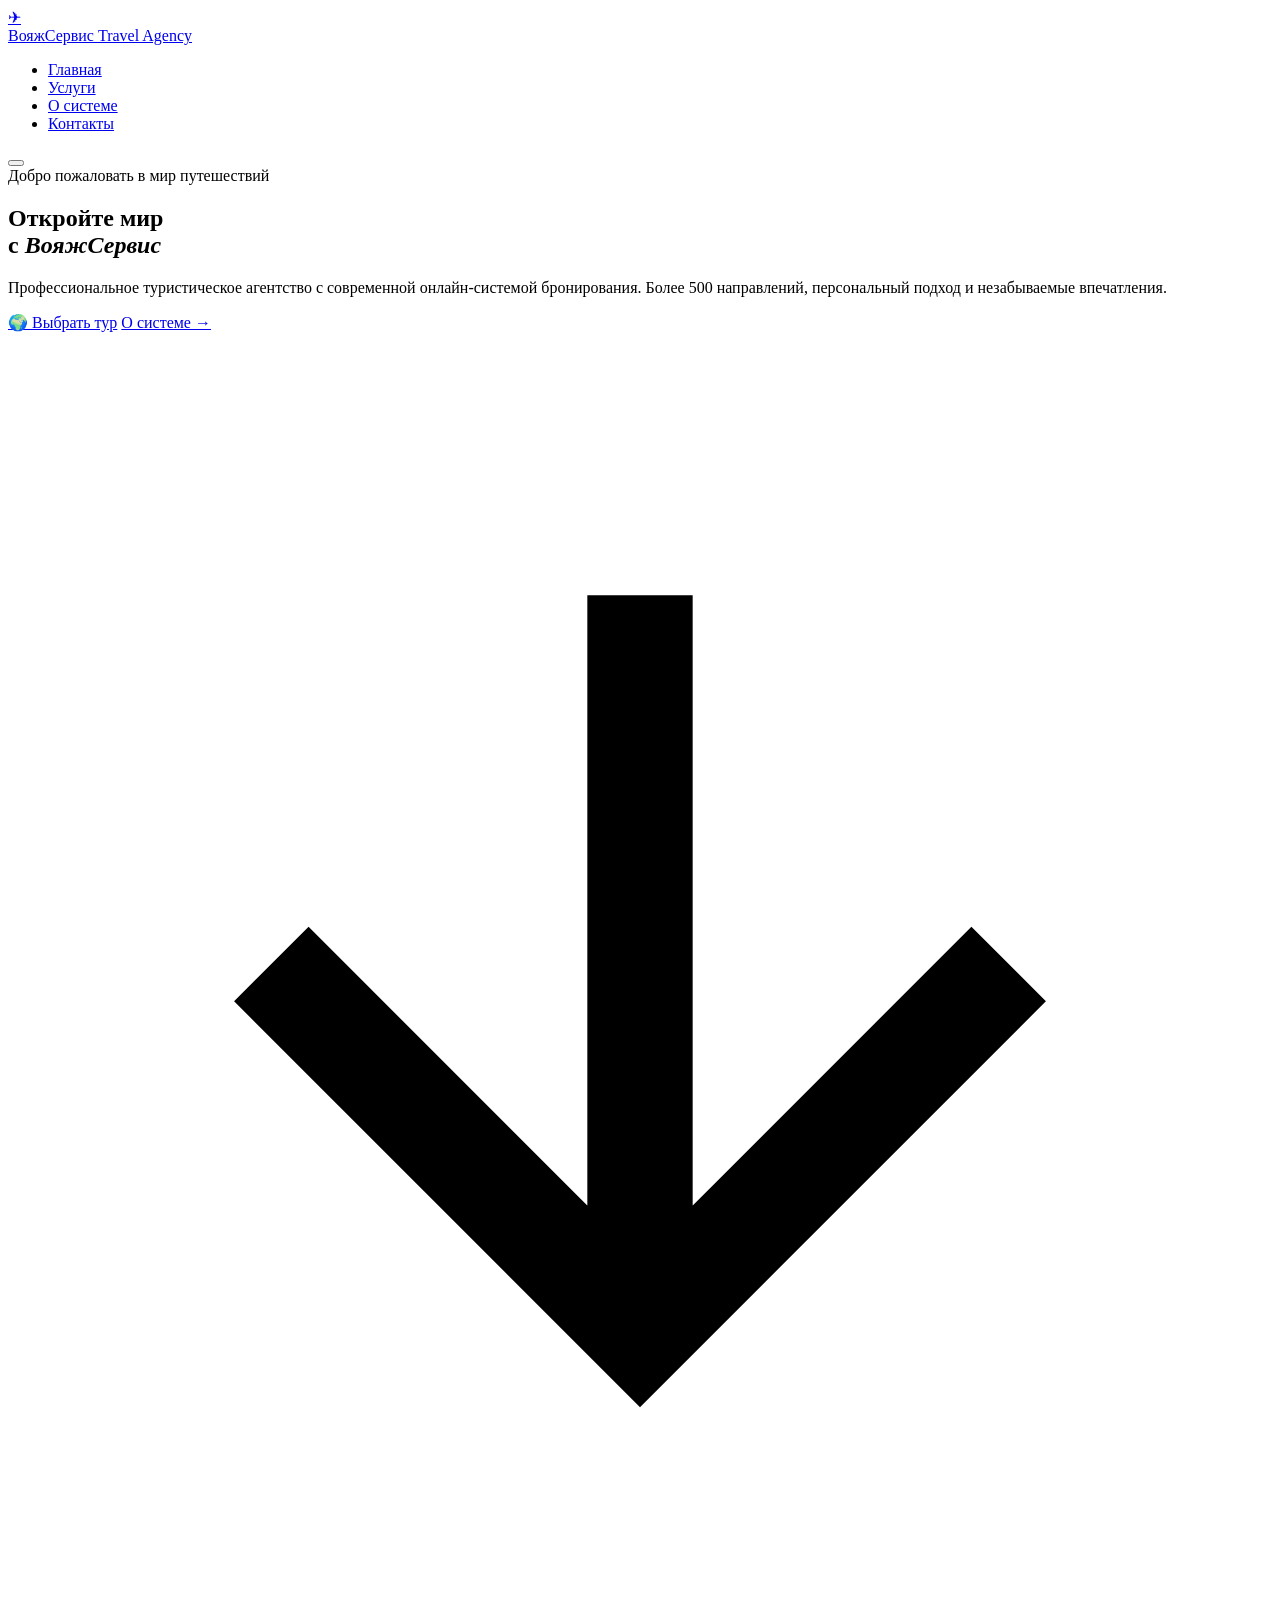
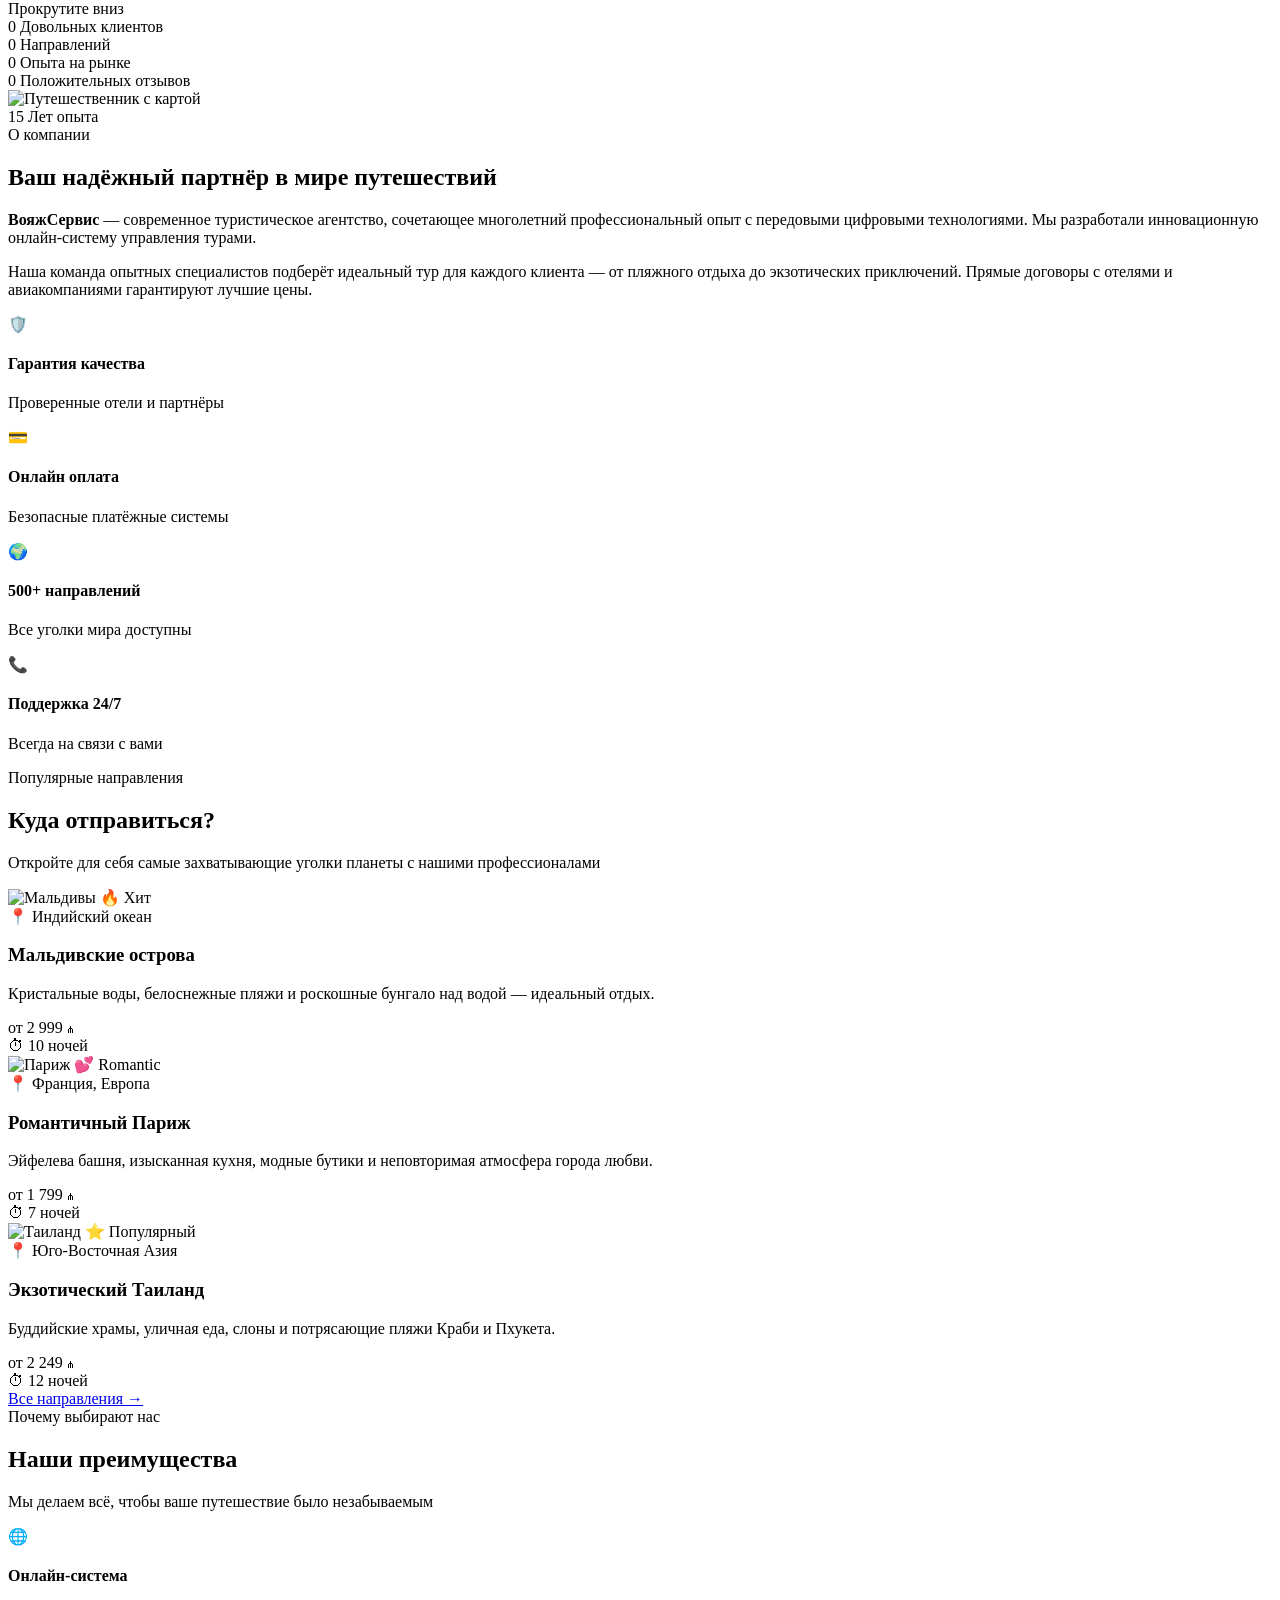
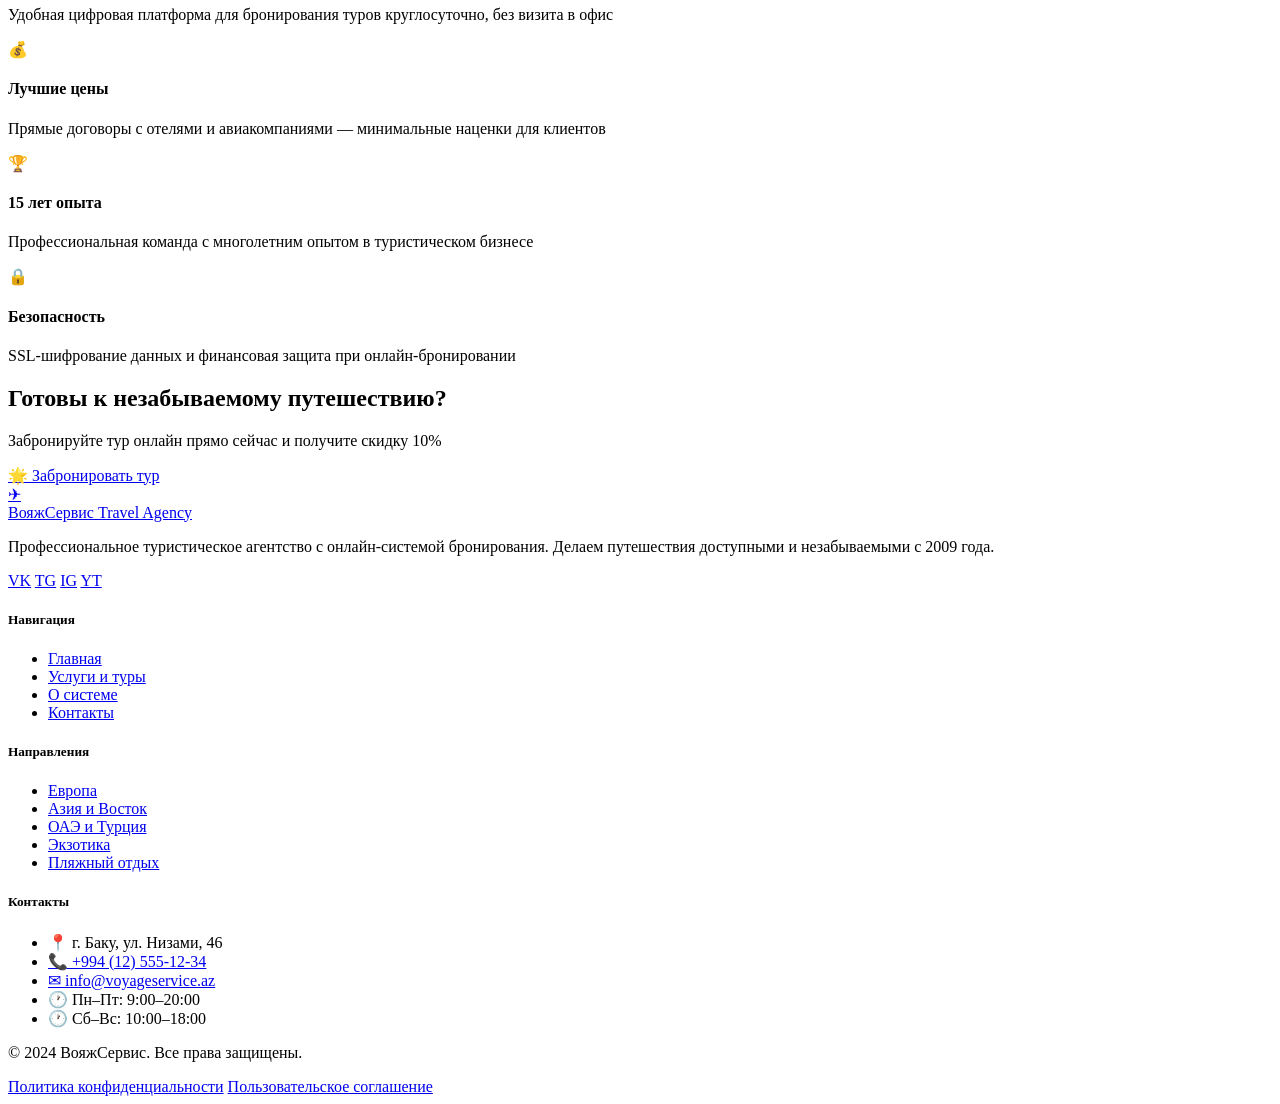
==== index.html @ c610b34f "Add files via upload" ====
<!DOCTYPE html>
<html lang="ru">
<head>
  <meta charset="UTF-8">
  <meta name="viewport" content="width=device-width, initial-scale=1.0">
  <title>ВояжСервис — Туристическое агентство</title>
  <meta name="description" content="Профессиональное туристическое агентство с онлайн-системой бронирования туров">
  <!-- Favicon SVG -->
  <link rel="icon" href="data:image/svg+xml,<svg xmlns='http://www.w3.org/2000/svg' viewBox='0 0 100 100'><text y='.9em' font-size='85'>✈</text></svg>">
  <link rel="stylesheet" href="css/style.css">
</head>
<body>

  <!-- ======================================================
       НАВБАР
       ====================================================== -->
  <nav class="navbar transparent" id="navbar">
    <div class="container">
      <a href="index.html" class="nav-logo">
        <div class="nav-logo-icon">✈</div>
        <div class="nav-logo-text">
          <span class="nav-logo-name">ВояжСервис</span>
          <span class="nav-logo-sub">Travel Agency</span>
        </div>
      </a>
      <ul class="nav-links" id="navLinks">
        <li><a href="index.html"    class="nav-link active">Главная</a></li>
        <li><a href="services.html" class="nav-link">Услуги</a></li>
        <li><a href="system.html"   class="nav-link">О системе</a></li>
        <li><a href="contacts.html" class="nav-link nav-cta">Контакты</a></li>
      </ul>
      <button class="nav-toggle" id="navToggle" aria-label="Открыть меню">
        <span></span><span></span><span></span>
      </button>
    </div>
  </nav>

  <!-- ======================================================
       HERO СЕКЦИЯ
       ====================================================== -->
  <section class="hero">
    <div class="hero-bg"></div>
    <div class="container">
      <div class="hero-content">
        <div class="hero-tag">Добро пожаловать в мир путешествий</div>
        <h1>Откройте мир<br>с <em>ВояжСервис</em></h1>
        <p class="hero-desc">
          Профессиональное туристическое агентство с современной онлайн-системой бронирования.
          Более 500 направлений, персональный подход и незабываемые впечатления.
        </p>
        <div class="hero-actions">
          <a href="services.html" class="btn btn-gold">🌍 Выбрать тур</a>
          <a href="system.html"   class="btn btn-outline-white">О системе →</a>
        </div>
      </div>
    </div>
    <!-- Иконка прокрутки вниз -->
    <div class="hero-scroll">
      <svg viewBox="0 0 24 24" fill="none" stroke="currentColor" stroke-width="2">
        <path d="M12 5v14M5 12l7 7 7-7"/>
      </svg>
      Прокрутите вниз
    </div>
  </section>

  <!-- ======================================================
       СТАТИСТИКА
       ====================================================== -->
  <section class="stats-bar">
    <div class="container">
      <div class="stats-grid">
        <div class="stat-item fade-up">
          <span class="stat-number" data-target="1200" data-suffix="+">0</span>
          <span class="stat-label">Довольных клиентов</span>
        </div>
        <div class="stat-item fade-up delay-1">
          <span class="stat-number" data-target="500" data-suffix="+">0</span>
          <span class="stat-label">Направлений</span>
        </div>
        <div class="stat-item fade-up delay-2">
          <span class="stat-number" data-target="15" data-suffix=" лет">0</span>
          <span class="stat-label">Опыта на рынке</span>
        </div>
        <div class="stat-item fade-up delay-3">
          <span class="stat-number" data-target="98" data-suffix="%">0</span>
          <span class="stat-label">Положительных отзывов</span>
        </div>
      </div>
    </div>
  </section>

  <!-- ======================================================
       О КОМПАНИИ
       ====================================================== -->
  <section class="section about-section">
    <div class="container">
      <div class="about-grid">
        <!-- Фото с бейджем -->
        <div class="about-image-wrap fade-in">
          <img
            src="https://images.unsplash.com/photo-1488646953014-85cb44e25828?q=80&w=800"
            alt="Путешественник с картой"
            class="about-image-main"
          >
          <div class="about-image-badge">
            <span class="badge-num">15</span>
            <span class="badge-text">Лет опыта</span>
          </div>
        </div>
        <!-- Текст -->
        <div class="about-content">
          <span class="section-tag fade-up">О компании</span>
          <h2 class="fade-up delay-1">Ваш надёжный партнёр в мире путешествий</h2>
          <div class="divider fade-up delay-1" style="margin:0 0 18px;"></div>
          <p class="fade-up delay-2">
            <strong>ВояжСервис</strong> — современное туристическое агентство, сочетающее
            многолетний профессиональный опыт с передовыми цифровыми технологиями.
            Мы разработали инновационную онлайн-систему управления турами.
          </p>
          <p class="fade-up delay-3">
            Наша команда опытных специалистов подберёт идеальный тур для каждого клиента —
            от пляжного отдыха до экзотических приключений. Прямые договоры с отелями и
            авиакомпаниями гарантируют лучшие цены.
          </p>
          <div class="about-features fade-up delay-4">
            <div class="about-feature">
              <div class="about-feature-icon">🛡️</div>
              <div class="about-feature-text">
                <h4>Гарантия качества</h4>
                <p>Проверенные отели и партнёры</p>
              </div>
            </div>
            <div class="about-feature">
              <div class="about-feature-icon">💳</div>
              <div class="about-feature-text">
                <h4>Онлайн оплата</h4>
                <p>Безопасные платёжные системы</p>
              </div>
            </div>
            <div class="about-feature">
              <div class="about-feature-icon">🌍</div>
              <div class="about-feature-text">
                <h4>500+ направлений</h4>
                <p>Все уголки мира доступны</p>
              </div>
            </div>
            <div class="about-feature">
              <div class="about-feature-icon">📞</div>
              <div class="about-feature-text">
                <h4>Поддержка 24/7</h4>
                <p>Всегда на связи с вами</p>
              </div>
            </div>
          </div>
        </div>
      </div>
    </div>
  </section>

  <!-- ======================================================
       ПОПУЛЯРНЫЕ НАПРАВЛЕНИЯ
       ====================================================== -->
  <section class="section destinations-section">
    <div class="container">
      <div class="section-header">
        <span class="section-tag fade-up">Популярные направления</span>
        <h2 class="fade-up delay-1">Куда отправиться?</h2>
        <div class="divider fade-up delay-2"></div>
        <p class="fade-up delay-3">Откройте для себя самые захватывающие уголки планеты с нашими профессионалами</p>
      </div>

      <div class="tours-grid">
        <!-- Карточка 1 -->
        <div class="tour-card fade-up">
          <div class="tour-card-image">
            <img src="https://images.unsplash.com/photo-1573843981267-be1999ff37cd?q=80&w=800" alt="Мальдивы">
            <span class="tour-badge">🔥 Хит</span>
          </div>
          <div class="tour-card-body">
            <div class="tour-location">📍 Индийский океан</div>
            <h3>Мальдивские острова</h3>
            <p>Кристальные воды, белоснежные пляжи и роскошные бунгало над водой — идеальный отдых.</p>
            <div class="tour-card-footer">
              <div class="tour-price">
                <span class="from">от</span>
                <span class="amount">2 999 <span class="currency">₼</span></span>
              </div>
              <div class="tour-duration">⏱ 10 ночей</div>
            </div>
          </div>
        </div>

        <!-- Карточка 2 -->
        <div class="tour-card fade-up delay-1">
          <div class="tour-card-image">
            <img src="https://images.unsplash.com/photo-1499856871958-5b9627545d1a?q=80&w=800" alt="Париж">
            <span class="tour-badge">💕 Romantic</span>
          </div>
          <div class="tour-card-body">
            <div class="tour-location">📍 Франция, Европа</div>
            <h3>Романтичный Париж</h3>
            <p>Эйфелева башня, изысканная кухня, модные бутики и неповторимая атмосфера города любви.</p>
            <div class="tour-card-footer">
              <div class="tour-price">
                <span class="from">от</span>
                <span class="amount">1 799 <span class="currency">₼</span></span>
              </div>
              <div class="tour-duration">⏱ 7 ночей</div>
            </div>
          </div>
        </div>

        <!-- Карточка 3 -->
        <div class="tour-card fade-up delay-2">
          <div class="tour-card-image">
            <img src="https://images.unsplash.com/photo-1528360983277-13d401cdc186?q=80&w=800" alt="Таиланд">
            <span class="tour-badge">⭐ Популярный</span>
          </div>
          <div class="tour-card-body">
            <div class="tour-location">📍 Юго-Восточная Азия</div>
            <h3>Экзотический Таиланд</h3>
            <p>Буддийские храмы, уличная еда, слоны и потрясающие пляжи Краби и Пхукета.</p>
            <div class="tour-card-footer">
              <div class="tour-price">
                <span class="from">от</span>
                <span class="amount">2 249 <span class="currency">₼</span></span>
              </div>
              <div class="tour-duration">⏱ 12 ночей</div>
            </div>
          </div>
        </div>
      </div>

      <div class="text-center mt-40">
        <a href="services.html" class="btn btn-primary fade-up">Все направления →</a>
      </div>
    </div>
  </section>

  <!-- ======================================================
       ПРЕИМУЩЕСТВА
       ====================================================== -->
  <section class="section advantages-section">
    <div class="container">
      <div class="section-header">
        <span class="section-tag fade-up">Почему выбирают нас</span>
        <h2 class="fade-up delay-1">Наши преимущества</h2>
        <div class="divider fade-up delay-2"></div>
        <p class="fade-up delay-3">Мы делаем всё, чтобы ваше путешествие было незабываемым</p>
      </div>
      <div class="advantages-grid">
        <div class="advantage-card fade-up">
          <div class="advantage-icon">🌐</div>
          <h4>Онлайн-система</h4>
          <p>Удобная цифровая платформа для бронирования туров круглосуточно, без визита в офис</p>
        </div>
        <div class="advantage-card fade-up delay-1">
          <div class="advantage-icon">💰</div>
          <h4>Лучшие цены</h4>
          <p>Прямые договоры с отелями и авиакомпаниями — минимальные наценки для клиентов</p>
        </div>
        <div class="advantage-card fade-up delay-2">
          <div class="advantage-icon">🏆</div>
          <h4>15 лет опыта</h4>
          <p>Профессиональная команда с многолетним опытом в туристическом бизнесе</p>
        </div>
        <div class="advantage-card fade-up delay-3">
          <div class="advantage-icon">🔒</div>
          <h4>Безопасность</h4>
          <p>SSL-шифрование данных и финансовая защита при онлайн-бронировании</p>
        </div>
      </div>
    </div>
  </section>

  <!-- ======================================================
       ПРИЗЫВ К ДЕЙСТВИЮ
       ====================================================== -->
  <section class="cta-section">
    <div class="container">
      <h2 class="fade-up">Готовы к незабываемому путешествию?</h2>
      <p class="fade-up delay-1">Забронируйте тур онлайн прямо сейчас и получите скидку 10%</p>
      <div class="fade-up delay-2">
        <a href="services.html" class="btn btn-primary">🌟 Забронировать тур</a>
      </div>
    </div>
  </section>

  <!-- ======================================================
       ФУТЕР
       ====================================================== -->
  <footer class="footer">
    <div class="container">
      <div class="footer-top">
        <div class="footer-brand">
          <a href="index.html" class="nav-logo">
            <div class="nav-logo-icon">✈</div>
            <div class="nav-logo-text">
              <span class="nav-logo-name">ВояжСервис</span>
              <span class="nav-logo-sub">Travel Agency</span>
            </div>
          </a>
          <p>Профессиональное туристическое агентство с онлайн-системой бронирования. Делаем путешествия доступными и незабываемыми с 2009 года.</p>
          <div class="social-links">
            <a href="#" class="social-link" title="ВКонтакте">VK</a>
            <a href="#" class="social-link" title="Telegram">TG</a>
            <a href="#" class="social-link" title="Instagram">IG</a>
            <a href="#" class="social-link" title="YouTube">YT</a>
          </div>
        </div>
        <div class="footer-col">
          <h5>Навигация</h5>
          <ul class="footer-links">
            <li><a href="index.html"    class="footer-link">Главная</a></li>
            <li><a href="services.html" class="footer-link">Услуги и туры</a></li>
            <li><a href="system.html"   class="footer-link">О системе</a></li>
            <li><a href="contacts.html" class="footer-link">Контакты</a></li>
          </ul>
        </div>
        <div class="footer-col">
          <h5>Направления</h5>
          <ul class="footer-links">
            <li><a href="services.html" class="footer-link">Европа</a></li>
            <li><a href="services.html" class="footer-link">Азия и Восток</a></li>
            <li><a href="services.html" class="footer-link">ОАЭ и Турция</a></li>
            <li><a href="services.html" class="footer-link">Экзотика</a></li>
            <li><a href="services.html" class="footer-link">Пляжный отдых</a></li>
          </ul>
        </div>
        <div class="footer-col">
          <h5>Контакты</h5>
          <ul class="footer-links">
            <li><span class="footer-link">📍 г. Баку, ул. Низами, 46</span></li>
            <li><a href="tel:+994125551234" class="footer-link">📞 +994 (12) 555-12-34</a></li>
            <li><a href="mailto:info@voyageservice.az" class="footer-link">✉ info@voyageservice.az</a></li>
            <li><span class="footer-link">🕐 Пн–Пт: 9:00–20:00</span></li>
            <li><span class="footer-link">🕐 Сб–Вс: 10:00–18:00</span></li>
          </ul>
        </div>
      </div>
      <div class="footer-bottom">
        <p class="footer-copy">© 2024 ВояжСервис. Все права защищены.</p>
        <div class="footer-bottom-links">
          <a href="#">Политика конфиденциальности</a>
          <a href="#">Пользовательское соглашение</a>
        </div>
      </div>
    </div>
  </footer>

  <script src="js/main.js"></script>
</body>
</html>
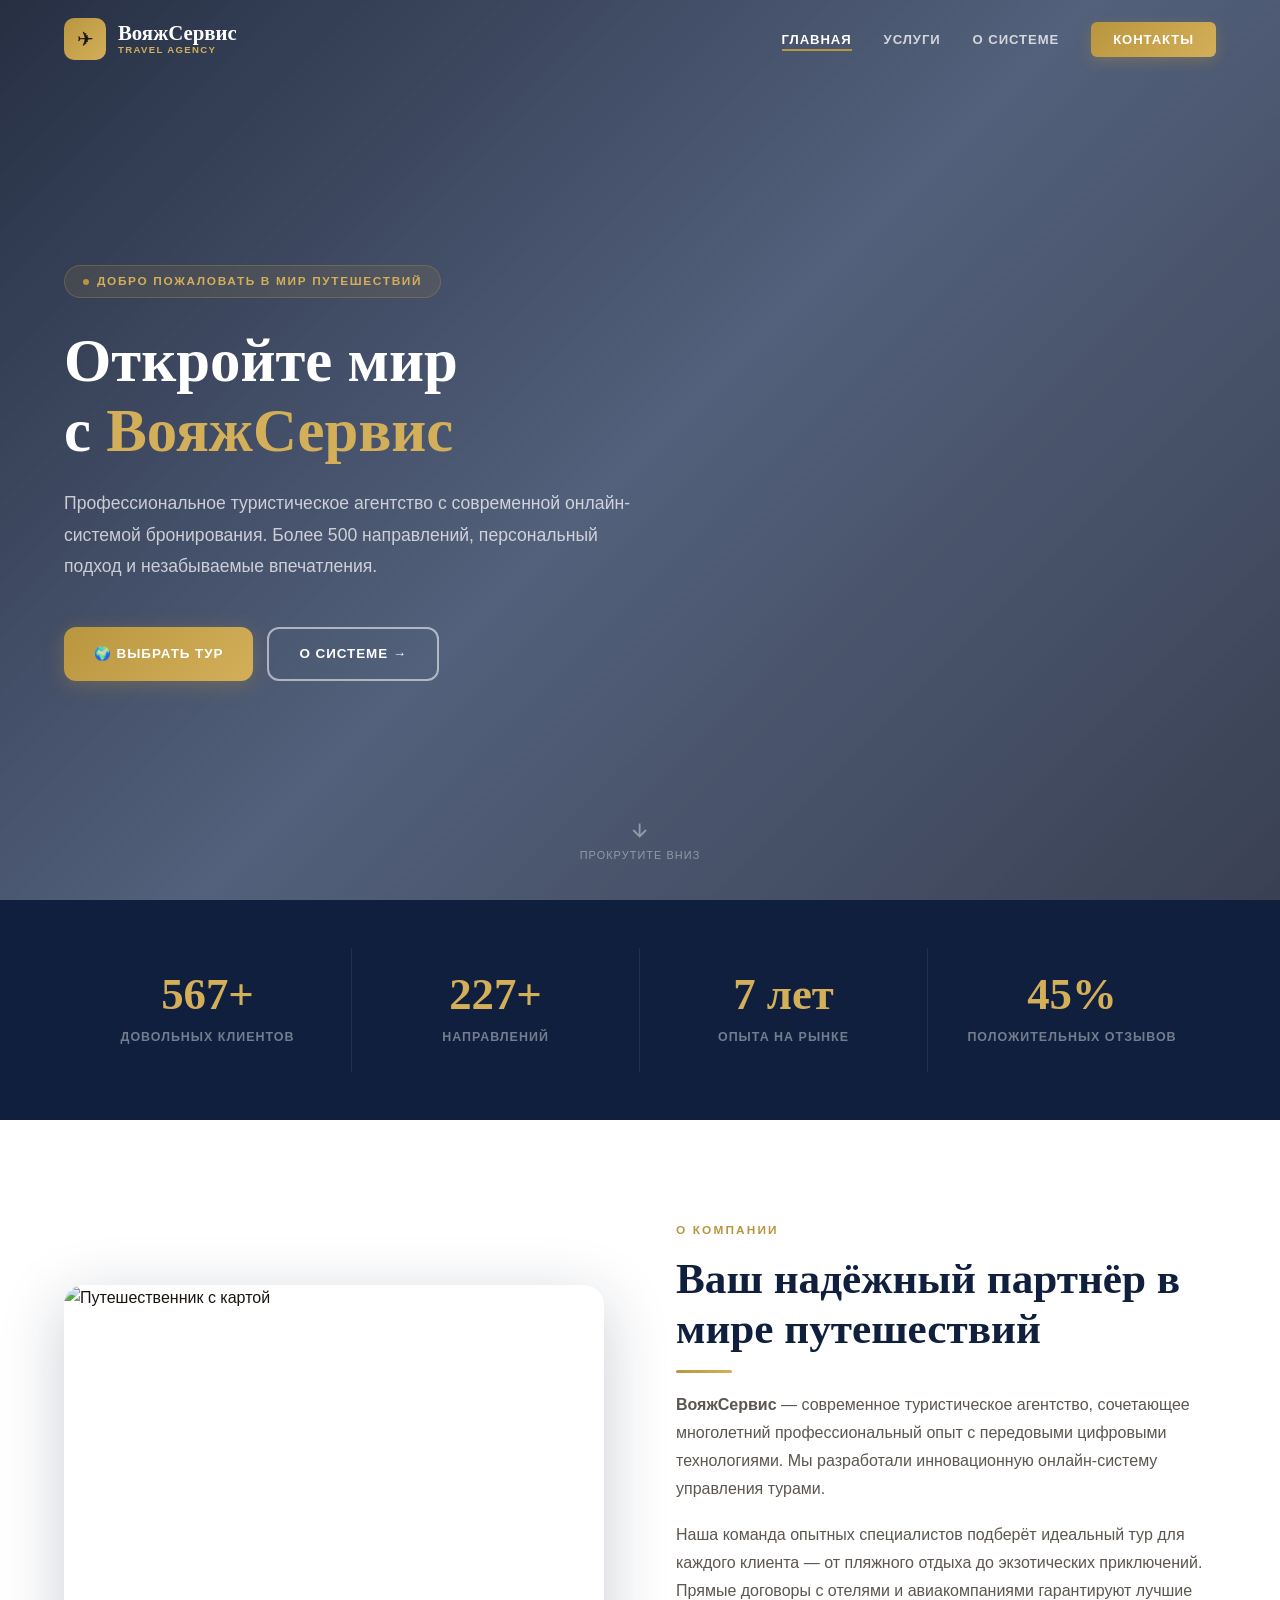
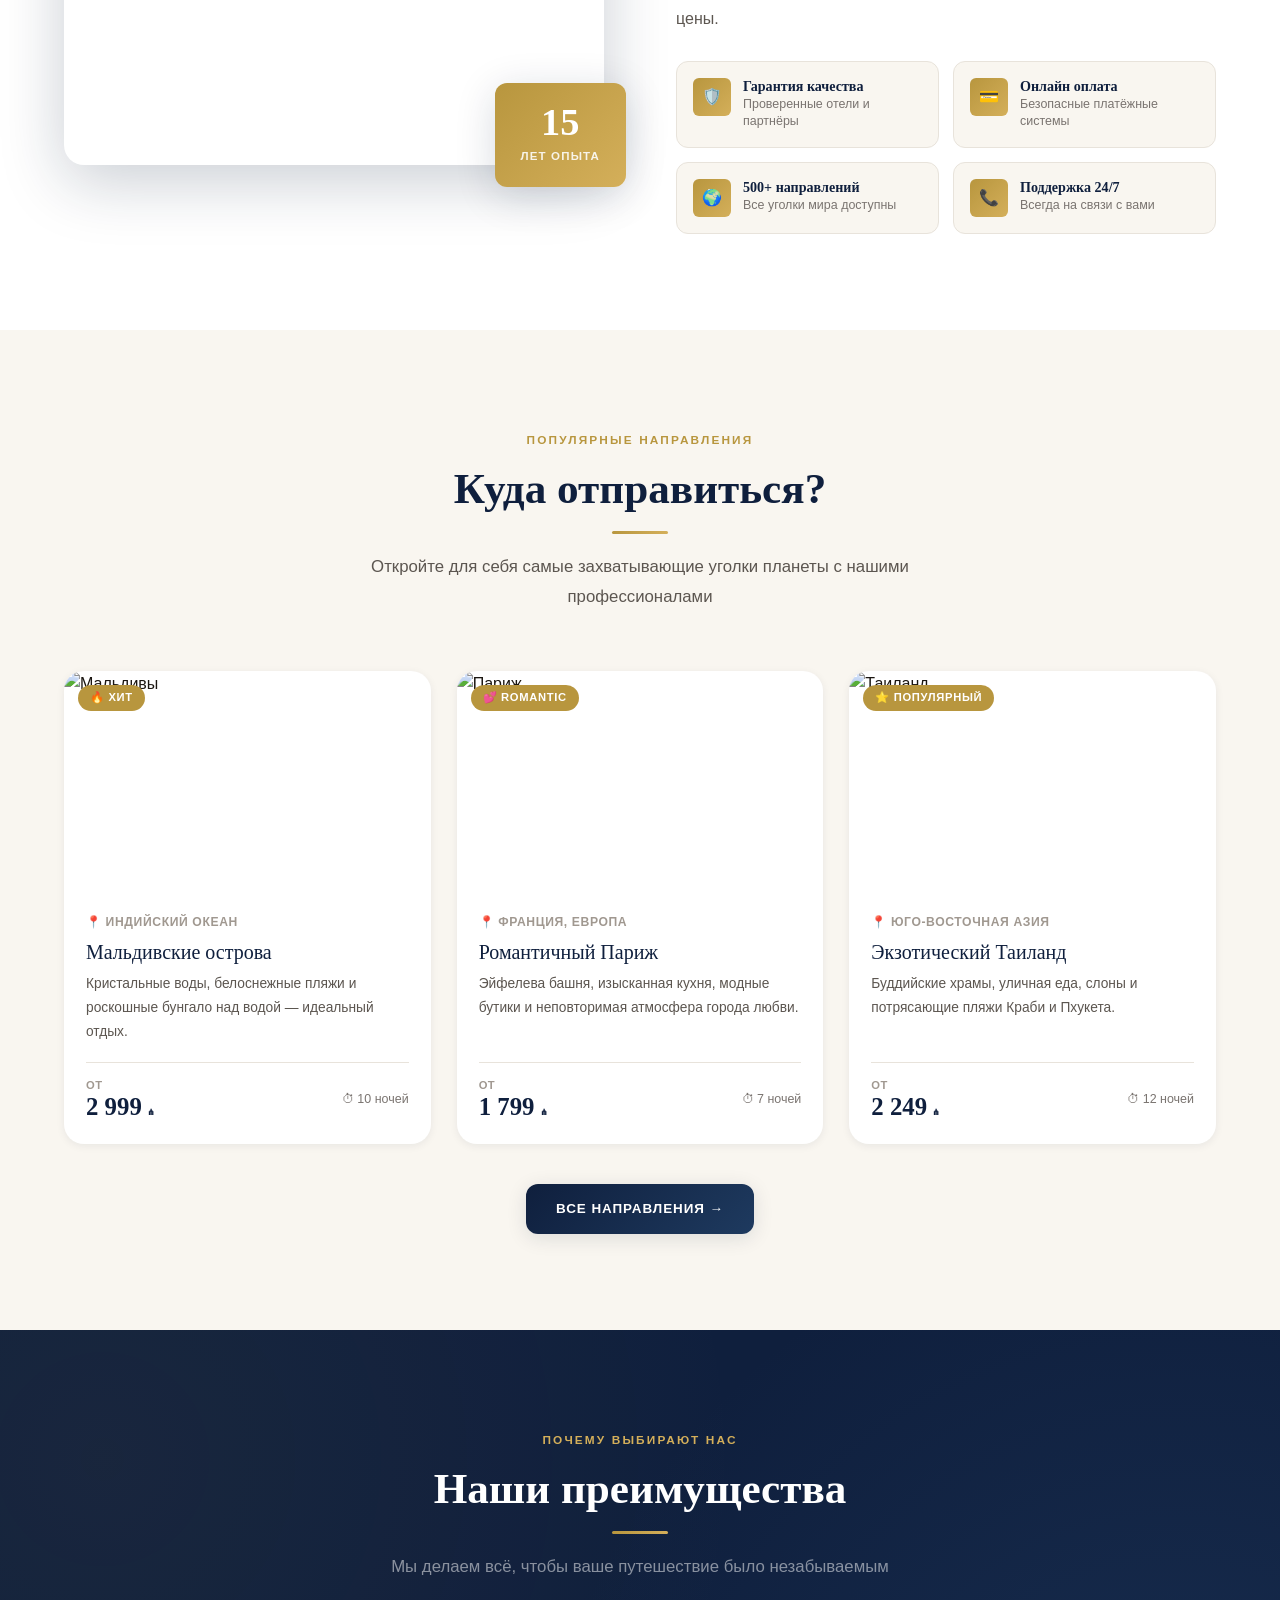
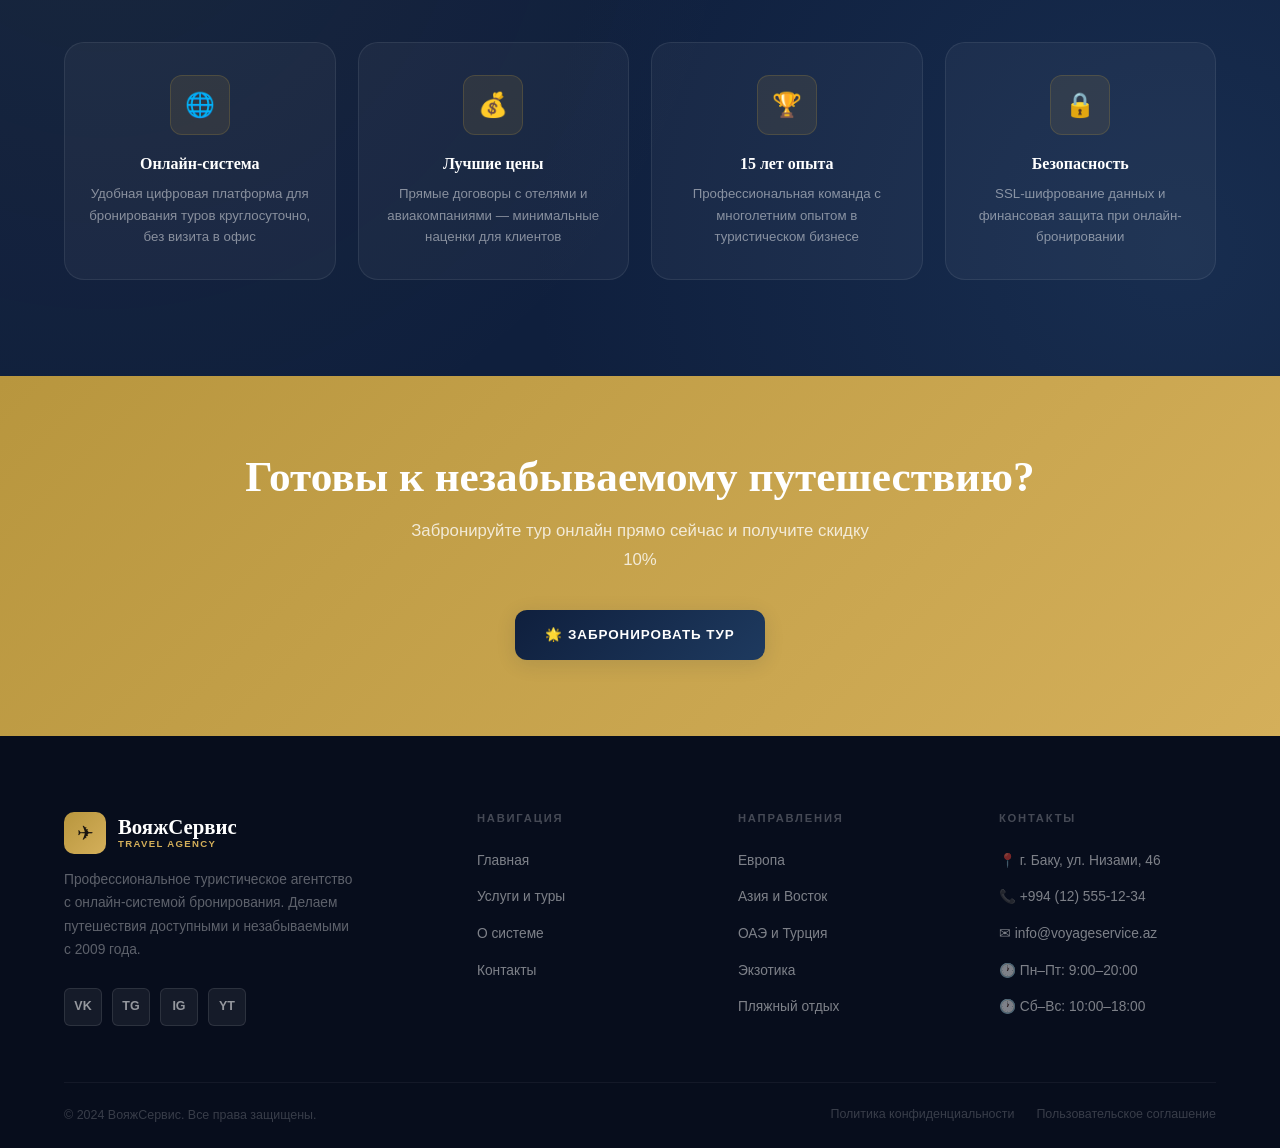
==== commit b1eb2a5e: "Add files via upload" ====
--- a/index.html
+++ b/index.html
@@ -7,7 +7,7 @@
   <meta name="description" content="Профессиональное туристическое агентство с онлайн-системой бронирования туров">
   <!-- Favicon SVG -->
   <link rel="icon" href="data:image/svg+xml,<svg xmlns='http://www.w3.org/2000/svg' viewBox='0 0 100 100'><text y='.9em' font-size='85'>✈</text></svg>">
-  <link rel="stylesheet" href="css/style.css">
+  <link rel="stylesheet" href="style.css">
 </head>
 <body>
 
@@ -348,6 +348,6 @@
     </div>
   </footer>
 
-  <script src="js/main.js"></script>
+  <script src="main.js"></script>
 </body>
 </html>
--- a/style.css
+++ b/style.css
@@ -0,0 +1,1658 @@
+/* ============================================================
+   ВояжСервис — Туристический портал
+   style.css — Главный файл стилей
+   ============================================================ */
+
+/* === Импорт шрифтов Google Fonts === */
+@import url('https://fonts.googleapis.com/css2?family=Cormorant+Garamond:ital,wght@0,300;0,400;0,500;0,600;0,700;1,400;1,600&family=Jost:wght@300;400;500;600;700&display=swap');
+
+/* === CSS переменные (дизайн-токены) === */
+:root {
+  /* Основная цветовая палитра */
+  --navy:        #0f1f3d;
+  --navy-mid:    #1e3a5f;
+  --navy-light:  #2e527f;
+  --gold:        #b8963e;
+  --gold-light:  #d4af5a;
+  --gold-pale:   #f0e4c4;
+  --cream:       #f9f6f0;
+  --cream-dark:  #f0ece3;
+  --white:       #ffffff;
+  --gray-100:    #f5f1ec;
+  --gray-200:    #e8e3db;
+  --gray-300:    #d0c9bf;
+  --gray-400:    #a09890;
+  --gray-500:    #7a7470;
+  --gray-600:    #5c5650;
+  --gray-800:    #3a3530;
+  --text:        #1a1510;
+
+  /* Тени */
+  --shadow-sm:   0 2px 8px rgba(15, 31, 61, 0.07);
+  --shadow-md:   0 4px 20px rgba(15, 31, 61, 0.12);
+  --shadow-lg:   0 8px 40px rgba(15, 31, 61, 0.16);
+  --shadow-xl:   0 16px 64px rgba(15, 31, 61, 0.22);
+
+  /* Скругления */
+  --radius-sm:   6px;
+  --radius:      12px;
+  --radius-lg:   20px;
+  --radius-xl:   32px;
+
+  /* Переходы */
+  --ease:        0.3s ease;
+  --ease-slow:   0.5s ease;
+
+  /* Навбар */
+  --navbar-h:    78px;
+
+  /* Контейнер */
+  --container:   1200px;
+}
+
+/* ===========================
+   СБРОС И БАЗОВЫЕ СТИЛИ
+   =========================== */
+*, *::before, *::after {
+  box-sizing: border-box;
+  margin: 0;
+  padding: 0;
+}
+
+html {
+  scroll-behavior: smooth;
+  font-size: 16px;
+}
+
+body {
+  font-family: 'Jost', sans-serif;
+  color: var(--text);
+  background: var(--cream);
+  line-height: 1.6;
+  overflow-x: hidden;
+}
+
+img {
+  max-width: 100%;
+  height: auto;
+  display: block;
+}
+
+a { text-decoration: none; color: inherit; }
+ul { list-style: none; }
+button { font-family: inherit; }
+
+/* ===========================
+   ТИПОГРАФИКА
+   =========================== */
+h1, h2, h3, h4, h5 {
+  font-family: 'Cormorant Garamond', serif;
+  line-height: 1.15;
+  color: var(--navy);
+}
+
+h1 { font-size: clamp(2.2rem, 5vw, 3.8rem); font-weight: 600; }
+h2 { font-size: clamp(1.7rem, 3.5vw, 2.7rem); font-weight: 600; }
+h3 { font-size: clamp(1.2rem, 2vw, 1.75rem); font-weight: 500; }
+h4 { font-size: 1.1rem; font-weight: 600; color: var(--navy); }
+
+p {
+  font-size: 1rem;
+  color: var(--gray-600);
+  line-height: 1.75;
+}
+
+/* ===========================
+   КОНТЕЙНЕР
+   =========================== */
+.container {
+  width: 100%;
+  max-width: var(--container);
+  margin: 0 auto;
+  padding: 0 24px;
+}
+
+/* ===========================
+   СЕКЦИИ
+   =========================== */
+.section       { padding: 96px 0; }
+.section-sm    { padding: 60px 0; }
+
+.section-header {
+  text-align: center;
+  margin-bottom: 60px;
+}
+
+.section-header h2  { margin-bottom: 12px; }
+.section-header p   { max-width: 540px; margin: 0 auto; font-size: 1.05rem; }
+
+/* Тег-метка секции */
+.section-tag {
+  display: inline-block;
+  font-size: 0.74rem;
+  font-weight: 700;
+  letter-spacing: 0.18em;
+  text-transform: uppercase;
+  color: var(--gold);
+  margin-bottom: 14px;
+}
+
+/* Горизонтальный разделитель */
+.divider {
+  width: 56px;
+  height: 3px;
+  background: linear-gradient(90deg, var(--gold), var(--gold-light));
+  margin: 18px auto;
+  border-radius: 2px;
+}
+
+/* ===========================
+   КНОПКИ
+   =========================== */
+.btn {
+  display: inline-flex;
+  align-items: center;
+  gap: 8px;
+  padding: 14px 30px;
+  font-family: 'Jost', sans-serif;
+  font-size: 0.84rem;
+  font-weight: 700;
+  letter-spacing: 0.07em;
+  text-transform: uppercase;
+  border-radius: var(--radius);
+  border: none;
+  cursor: pointer;
+  transition: all var(--ease);
+}
+
+.btn-primary {
+  background: linear-gradient(135deg, var(--navy), var(--navy-mid));
+  color: var(--white);
+  box-shadow: var(--shadow-md);
+}
+.btn-primary:hover {
+  transform: translateY(-2px);
+  box-shadow: var(--shadow-lg);
+  background: linear-gradient(135deg, var(--navy-mid), var(--navy-light));
+}
+
+.btn-gold {
+  background: linear-gradient(135deg, var(--gold), var(--gold-light));
+  color: var(--white);
+  box-shadow: 0 4px 20px rgba(184,150,62,0.32);
+}
+.btn-gold:hover {
+  transform: translateY(-2px);
+  box-shadow: 0 8px 32px rgba(184,150,62,0.45);
+}
+
+.btn-outline-white {
+  background: transparent;
+  color: var(--white);
+  border: 2px solid rgba(255,255,255,0.55);
+}
+.btn-outline-white:hover {
+  background: var(--white);
+  color: var(--navy);
+  border-color: var(--white);
+}
+
+.btn-outline {
+  background: transparent;
+  color: var(--navy);
+  border: 2px solid var(--navy);
+}
+.btn-outline:hover {
+  background: var(--navy);
+  color: var(--white);
+  transform: translateY(-2px);
+}
+
+/* ===========================
+   НАВБАР
+   =========================== */
+.navbar {
+  position: fixed;
+  top: 0; left: 0; right: 0;
+  z-index: 1000;
+  height: var(--navbar-h);
+  display: flex;
+  align-items: center;
+  transition: all var(--ease);
+}
+
+.navbar.transparent { background: transparent; }
+
+.navbar.scrolled {
+  background: rgba(10, 20, 42, 0.96);
+  backdrop-filter: blur(14px);
+  box-shadow: 0 2px 24px rgba(0,0,0,0.22);
+}
+
+.navbar.solid {
+  background: var(--navy);
+  box-shadow: var(--shadow-md);
+}
+
+.navbar .container {
+  display: flex;
+  align-items: center;
+  justify-content: space-between;
+  height: 100%;
+}
+
+/* Логотип */
+.nav-logo {
+  display: flex;
+  align-items: center;
+  gap: 12px;
+  flex-shrink: 0;
+}
+
+.nav-logo-icon {
+  width: 42px; height: 42px;
+  background: linear-gradient(135deg, var(--gold), var(--gold-light));
+  border-radius: 10px;
+  display: flex;
+  align-items: center;
+  justify-content: center;
+  font-size: 1.25rem;
+}
+
+.nav-logo-text {
+  display: flex;
+  flex-direction: column;
+  line-height: 1.1;
+}
+
+.nav-logo-name {
+  font-family: 'Cormorant Garamond', serif;
+  font-size: 1.3rem;
+  font-weight: 700;
+  color: var(--white);
+}
+
+.nav-logo-sub {
+  font-size: 0.6rem;
+  font-weight: 600;
+  letter-spacing: 0.14em;
+  text-transform: uppercase;
+  color: var(--gold-light);
+}
+
+/* Навигационные ссылки */
+.nav-links {
+  display: flex;
+  align-items: center;
+  gap: 32px;
+}
+
+.nav-link {
+  font-size: 0.82rem;
+  font-weight: 600;
+  letter-spacing: 0.07em;
+  text-transform: uppercase;
+  color: rgba(255,255,255,0.75);
+  position: relative;
+  transition: color var(--ease);
+}
+
+.nav-link::after {
+  content: '';
+  position: absolute;
+  bottom: -4px; left: 0;
+  width: 0; height: 2px;
+  background: var(--gold);
+  transition: width var(--ease);
+}
+
+.nav-link:hover,
+.nav-link.active           { color: var(--white); }
+.nav-link:hover::after,
+.nav-link.active::after    { width: 100%; }
+
+/* CTA кнопка в навбаре */
+.nav-cta {
+  padding: 10px 22px;
+  background: linear-gradient(135deg, var(--gold), var(--gold-light));
+  color: var(--white) !important;
+  border-radius: var(--radius-sm);
+  box-shadow: 0 4px 14px rgba(184,150,62,0.32);
+  transition: all var(--ease) !important;
+}
+
+.nav-cta::after    { display: none !important; }
+.nav-cta:hover     { transform: translateY(-1px); box-shadow: 0 6px 22px rgba(184,150,62,0.45); }
+
+/* Бургер-меню */
+.nav-toggle {
+  display: none;
+  flex-direction: column;
+  gap: 5px;
+  cursor: pointer;
+  background: none;
+  border: none;
+  padding: 4px;
+}
+.nav-toggle span {
+  display: block;
+  width: 24px; height: 2px;
+  background: var(--white);
+  border-radius: 2px;
+  transition: all var(--ease);
+}
+.nav-toggle.open span:nth-child(1) { transform: translateY(7px) rotate(45deg); }
+.nav-toggle.open span:nth-child(2) { opacity: 0; transform: scaleX(0); }
+.nav-toggle.open span:nth-child(3) { transform: translateY(-7px) rotate(-45deg); }
+
+/* ===========================
+   HERO — ГЛАВНАЯ СТРАНИЦА
+   =========================== */
+.hero {
+  position: relative;
+  min-height: 100vh;
+  display: flex;
+  align-items: center;
+  overflow: hidden;
+}
+
+.hero-bg {
+  position: absolute;
+  inset: 0;
+  background:
+    linear-gradient(135deg, rgba(9,19,43,0.88) 0%, rgba(18,38,78,0.72) 50%, rgba(9,19,43,0.80) 100%),
+    url('https://images.unsplash.com/photo-1506905925346-21bda4d32df4?q=80&w=1920') center/cover no-repeat;
+  z-index: 0;
+  will-change: transform;
+}
+
+.hero-content {
+  position: relative;
+  z-index: 2;
+  padding: calc(var(--navbar-h) + 48px) 0 80px;
+  max-width: 760px;
+}
+
+.hero-tag {
+  display: inline-flex;
+  align-items: center;
+  gap: 8px;
+  background: rgba(184,150,62,0.12);
+  border: 1px solid rgba(184,150,62,0.3);
+  border-radius: 100px;
+  padding: 6px 18px;
+  font-size: 0.74rem;
+  font-weight: 700;
+  letter-spacing: 0.14em;
+  text-transform: uppercase;
+  color: var(--gold-light);
+  margin-bottom: 28px;
+}
+.hero-tag::before {
+  content: '';
+  width: 6px; height: 6px;
+  background: var(--gold);
+  border-radius: 50%;
+}
+
+.hero h1 { color: var(--white); margin-bottom: 22px; }
+.hero h1 em { font-style: normal; color: var(--gold-light); }
+
+.hero-desc {
+  font-size: 1.1rem;
+  color: rgba(255,255,255,0.72);
+  max-width: 580px;
+  margin-bottom: 44px;
+  line-height: 1.8;
+}
+
+.hero-actions { display: flex; gap: 14px; flex-wrap: wrap; }
+
+/* Индикатор прокрутки */
+.hero-scroll {
+  position: absolute;
+  bottom: 36px; left: 50%;
+  transform: translateX(-50%);
+  z-index: 2;
+  display: flex;
+  flex-direction: column;
+  align-items: center;
+  gap: 6px;
+  color: rgba(255,255,255,0.4);
+  font-size: 0.68rem;
+  letter-spacing: 0.1em;
+  text-transform: uppercase;
+  animation: hero-bounce 2s ease-in-out infinite;
+}
+.hero-scroll svg { width: 22px; height: 22px; }
+
+@keyframes hero-bounce {
+  0%, 100% { transform: translateX(-50%) translateY(0); }
+  50%       { transform: translateX(-50%) translateY(8px); }
+}
+
+/* Hero внутренних страниц */
+.page-hero {
+  position: relative;
+  padding: calc(var(--navbar-h) + 72px) 0 72px;
+  overflow: hidden;
+}
+
+.page-hero-bg {
+  position: absolute;
+  inset: 0;
+  background: linear-gradient(135deg, var(--navy) 0%, var(--navy-mid) 60%, #0a1830 100%);
+  z-index: 0;
+}
+
+.page-hero-bg::before {
+  content: '';
+  position: absolute;
+  inset: 0;
+  background-image:
+    radial-gradient(circle at 15% 50%, rgba(184,150,62,0.07) 0%, transparent 55%),
+    radial-gradient(circle at 85% 20%, rgba(46,82,127,0.35) 0%, transparent 55%);
+}
+
+.page-hero-content {
+  position: relative;
+  z-index: 2;
+  text-align: center;
+}
+
+.page-hero h1   { color: var(--white); margin-bottom: 14px; }
+.page-hero p    { color: rgba(255,255,255,0.60); font-size: 1.1rem; max-width: 500px; margin: 0 auto; }
+
+/* Хлебные крошки */
+.breadcrumb {
+  display: flex;
+  align-items: center;
+  justify-content: center;
+  gap: 8px;
+  font-size: 0.82rem;
+  color: rgba(255,255,255,0.4);
+  margin-bottom: 18px;
+  letter-spacing: 0.03em;
+}
+.breadcrumb a     { color: var(--gold-light); transition: color var(--ease); }
+.breadcrumb a:hover { color: var(--white); }
+.breadcrumb span  { color: rgba(255,255,255,0.25); }
+
+/* ===========================
+   СТАТИСТИКА — ПАНЕЛЬ
+   =========================== */
+.stats-bar { background: var(--navy); padding: 48px 0; }
+
+.stats-grid {
+  display: grid;
+  grid-template-columns: repeat(4, 1fr);
+  gap: 0;
+}
+
+.stat-item {
+  text-align: center;
+  padding: 24px 20px;
+  border-right: 1px solid rgba(255,255,255,0.08);
+}
+.stat-item:last-child { border-right: none; }
+
+.stat-number {
+  display: block;
+  font-family: 'Cormorant Garamond', serif;
+  font-size: 2.8rem;
+  font-weight: 700;
+  color: var(--gold-light);
+  line-height: 1;
+  margin-bottom: 6px;
+}
+
+.stat-label {
+  font-size: 0.78rem;
+  font-weight: 600;
+  letter-spacing: 0.08em;
+  text-transform: uppercase;
+  color: rgba(255,255,255,0.42);
+}
+
+/* ===========================
+   СЕКЦИЯ «О КОМПАНИИ»
+   =========================== */
+.about-section { background: var(--white); }
+
+.about-grid {
+  display: grid;
+  grid-template-columns: 1fr 1fr;
+  gap: 72px;
+  align-items: center;
+}
+
+.about-image-wrap { position: relative; }
+
+.about-image-main {
+  width: 100%; height: 480px;
+  object-fit: cover;
+  border-radius: var(--radius-lg);
+  box-shadow: var(--shadow-xl);
+}
+
+.about-image-badge {
+  position: absolute;
+  bottom: -22px; right: -22px;
+  background: linear-gradient(135deg, var(--gold), var(--gold-light));
+  color: var(--white);
+  padding: 20px 26px;
+  border-radius: var(--radius);
+  box-shadow: var(--shadow-lg);
+  text-align: center;
+}
+.about-image-badge .badge-num {
+  font-family: 'Cormorant Garamond', serif;
+  font-size: 2.4rem;
+  font-weight: 700;
+  line-height: 1;
+  display: block;
+}
+.about-image-badge .badge-text {
+  font-size: 0.72rem;
+  font-weight: 700;
+  letter-spacing: 0.1em;
+  text-transform: uppercase;
+  opacity: 0.88;
+}
+
+.about-content .section-tag { text-align: left; }
+.about-content h2             { margin-bottom: 16px; }
+.about-content p              { margin-bottom: 18px; }
+.about-content .divider       { margin: 0 0 18px; }
+
+.about-features {
+  display: grid;
+  grid-template-columns: 1fr 1fr;
+  gap: 14px;
+  margin-top: 28px;
+}
+
+.about-feature {
+  display: flex;
+  align-items: flex-start;
+  gap: 12px;
+  padding: 16px;
+  background: var(--cream);
+  border-radius: var(--radius);
+  border: 1px solid var(--gray-200);
+  transition: border-color var(--ease), box-shadow var(--ease);
+}
+.about-feature:hover {
+  border-color: var(--gold-pale);
+  box-shadow: var(--shadow-sm);
+}
+
+.about-feature-icon {
+  width: 38px; height: 38px;
+  background: linear-gradient(135deg, var(--gold), var(--gold-light));
+  border-radius: var(--radius-sm);
+  display: flex;
+  align-items: center;
+  justify-content: center;
+  font-size: 1rem;
+  flex-shrink: 0;
+}
+
+.about-feature-text h4 { font-size: 0.88rem; margin-bottom: 2px; }
+.about-feature-text p  { font-size: 0.78rem; color: var(--gray-500); margin: 0; line-height: 1.4; }
+
+/* ===========================
+   КАРТОЧКИ ТУРОВ (главная)
+   =========================== */
+.destinations-section { background: var(--cream); }
+
+.tours-grid {
+  display: grid;
+  grid-template-columns: repeat(3, 1fr);
+  gap: 26px;
+}
+
+.tour-card {
+  background: var(--white);
+  border-radius: var(--radius-lg);
+  overflow: hidden;
+  box-shadow: var(--shadow-sm);
+  transition: all var(--ease);
+  display: flex;
+  flex-direction: column;
+}
+.tour-card:hover {
+  transform: translateY(-8px);
+  box-shadow: var(--shadow-xl);
+}
+
+.tour-card-image {
+  position: relative;
+  height: 220px;
+  overflow: hidden;
+}
+.tour-card-image img {
+  width: 100%; height: 100%;
+  object-fit: cover;
+  transition: transform 0.55s ease;
+}
+.tour-card:hover .tour-card-image img { transform: scale(1.08); }
+
+.tour-badge {
+  position: absolute;
+  top: 14px; left: 14px;
+  background: var(--gold);
+  color: var(--white);
+  padding: 4px 12px;
+  border-radius: 100px;
+  font-size: 0.7rem;
+  font-weight: 700;
+  letter-spacing: 0.06em;
+  text-transform: uppercase;
+}
+
+.tour-card-body {
+  padding: 22px;
+  display: flex;
+  flex-direction: column;
+  flex: 1;
+}
+
+.tour-location {
+  font-size: 0.76rem;
+  font-weight: 600;
+  color: var(--gray-400);
+  letter-spacing: 0.05em;
+  text-transform: uppercase;
+  margin-bottom: 8px;
+}
+
+.tour-card-body h3 { font-size: 1.25rem; margin-bottom: 8px; }
+.tour-card-body p  { font-size: 0.86rem; flex: 1; margin-bottom: 18px; }
+
+.tour-card-footer {
+  display: flex;
+  align-items: center;
+  justify-content: space-between;
+  padding-top: 14px;
+  border-top: 1px solid var(--gray-200);
+}
+
+.tour-price .from   { font-size: 0.7rem; color: var(--gray-400); font-weight: 600; text-transform: uppercase; letter-spacing: 0.04em; display: block; }
+.tour-price .amount { font-family: 'Cormorant Garamond', serif; font-size: 1.55rem; font-weight: 700; color: var(--navy); line-height: 1; }
+.tour-price .currency { font-size: 0.82rem; }
+.tour-duration { font-size: 0.78rem; color: var(--gray-500); }
+
+/* ===========================
+   СЕКЦИЯ «ПРЕИМУЩЕСТВА»
+   =========================== */
+.advantages-section {
+  background: var(--navy);
+  position: relative;
+  overflow: hidden;
+}
+
+.advantages-section::before {
+  content: '';
+  position: absolute;
+  inset: 0;
+  background-image:
+    radial-gradient(circle at 8% 20%, rgba(184,150,62,0.06) 0%, transparent 50%),
+    radial-gradient(circle at 92% 80%, rgba(46,82,127,0.28) 0%, transparent 50%);
+}
+
+.advantages-section .section-tag { color: var(--gold-light); }
+.advantages-section h2            { color: var(--white); }
+.advantages-section .section-header p { color: rgba(255,255,255,0.5); }
+.advantages-section .divider { background: linear-gradient(90deg, var(--gold), var(--gold-light)); }
+
+.advantages-grid {
+  display: grid;
+  grid-template-columns: repeat(4, 1fr);
+  gap: 22px;
+  position: relative;
+  z-index: 1;
+}
+
+.advantage-card {
+  padding: 32px 24px;
+  background: rgba(255,255,255,0.04);
+  border: 1px solid rgba(255,255,255,0.08);
+  border-radius: var(--radius-lg);
+  text-align: center;
+  transition: all var(--ease);
+}
+.advantage-card:hover {
+  background: rgba(255,255,255,0.07);
+  border-color: rgba(184,150,62,0.28);
+  transform: translateY(-5px);
+}
+
+.advantage-icon {
+  width: 60px; height: 60px;
+  background: rgba(184,150,62,0.12);
+  border: 1px solid rgba(184,150,62,0.22);
+  border-radius: var(--radius);
+  display: flex;
+  align-items: center;
+  justify-content: center;
+  font-size: 1.5rem;
+  margin: 0 auto 20px;
+  transition: all var(--ease);
+}
+.advantage-card:hover .advantage-icon {
+  background: linear-gradient(135deg, var(--gold), var(--gold-light));
+  border-color: transparent;
+}
+
+.advantage-card h4 { color: var(--white); font-size: 1rem; margin-bottom: 10px; }
+.advantage-card p  { color: rgba(255,255,255,0.48); font-size: 0.83rem; line-height: 1.6; margin: 0; }
+
+/* ===========================
+   CTA СЕКЦИЯ
+   =========================== */
+.cta-section {
+  background: linear-gradient(135deg, var(--gold) 0%, var(--gold-light) 100%);
+  padding: 76px 0;
+  text-align: center;
+}
+.cta-section h2 { color: var(--white); margin-bottom: 14px; }
+.cta-section p  { color: rgba(255,255,255,0.78); font-size: 1.05rem; max-width: 460px; margin: 0 auto 36px; }
+
+/* ===========================
+   СТРАНИЦА УСЛУГ
+   =========================== */
+.services-section { background: var(--cream); }
+
+/* Панель фильтрации */
+.filter-bar {
+  display: flex;
+  align-items: center;
+  justify-content: center;
+  flex-wrap: wrap;
+  gap: 10px;
+  margin-bottom: 44px;
+}
+
+.filter-btn {
+  padding: 10px 22px;
+  background: var(--white);
+  border: 1.5px solid var(--gray-200);
+  border-radius: 100px;
+  font-family: 'Jost', sans-serif;
+  font-size: 0.82rem;
+  font-weight: 600;
+  color: var(--gray-600);
+  cursor: pointer;
+  transition: all var(--ease);
+  letter-spacing: 0.03em;
+}
+.filter-btn:hover,
+.filter-btn.active {
+  background: var(--navy);
+  color: var(--white);
+  border-color: var(--navy);
+}
+
+/* Панель сортировки */
+.sort-bar {
+  display: flex;
+  align-items: center;
+  justify-content: space-between;
+  margin-bottom: 28px;
+  padding: 14px 22px;
+  background: var(--white);
+  border-radius: var(--radius);
+  box-shadow: var(--shadow-sm);
+}
+
+.sort-label { font-size: 0.84rem; color: var(--gray-600); font-weight: 500; }
+
+.sort-select {
+  padding: 8px 14px;
+  border: 1.5px solid var(--gray-200);
+  border-radius: var(--radius-sm);
+  font-family: 'Jost', sans-serif;
+  font-size: 0.84rem;
+  color: var(--text);
+  background: var(--white);
+  cursor: pointer;
+  outline: none;
+  transition: border-color var(--ease);
+}
+.sort-select:focus { border-color: var(--navy); }
+
+/* Сетка карточек услуг */
+.services-grid {
+  display: grid;
+  grid-template-columns: repeat(3, 1fr);
+  gap: 26px;
+}
+
+/* Карточка услуги/тура */
+.service-card {
+  background: var(--white);
+  border-radius: var(--radius-lg);
+  overflow: hidden;
+  box-shadow: var(--shadow-sm);
+  transition: all var(--ease);
+  display: flex;
+  flex-direction: column;
+}
+.service-card.hidden { display: none; }
+.service-card:hover  { transform: translateY(-8px); box-shadow: var(--shadow-xl); }
+
+.service-card-image {
+  height: 200px;
+  overflow: hidden;
+  position: relative;
+}
+.service-card-image img {
+  width: 100%; height: 100%;
+  object-fit: cover;
+  transition: transform 0.55s ease;
+}
+.service-card:hover .service-card-image img { transform: scale(1.08); }
+
+.service-cat-badge {
+  position: absolute;
+  top: 12px; right: 12px;
+  background: rgba(10,20,42,0.78);
+  backdrop-filter: blur(8px);
+  color: var(--white);
+  padding: 4px 12px;
+  border-radius: 100px;
+  font-size: 0.68rem;
+  font-weight: 700;
+  letter-spacing: 0.06em;
+  text-transform: uppercase;
+}
+
+.service-card-body {
+  padding: 22px;
+  flex: 1;
+  display: flex;
+  flex-direction: column;
+}
+.service-card-body h3 { font-size: 1.2rem; margin-bottom: 8px; }
+.service-card-body p  { font-size: 0.85rem; flex: 1; margin-bottom: 16px; }
+
+.service-details {
+  display: flex;
+  gap: 16px;
+  font-size: 0.78rem;
+  color: var(--gray-500);
+  margin-bottom: 16px;
+}
+.service-details span { display: flex; align-items: center; gap: 4px; }
+
+.service-card-footer {
+  display: flex;
+  align-items: center;
+  justify-content: space-between;
+  padding-top: 14px;
+  border-top: 1px solid var(--gray-200);
+  margin-top: auto;
+}
+
+.service-price {
+  font-family: 'Cormorant Garamond', serif;
+  font-size: 1.55rem;
+  font-weight: 700;
+  color: var(--navy);
+  line-height: 1;
+}
+.service-price small {
+  font-family: 'Jost', sans-serif;
+  font-size: 0.72rem;
+  color: var(--gray-400);
+  font-weight: 400;
+  display: block;
+}
+
+/* Скрытые детали тура (раскрытие) */
+.tour-extra-details {
+  max-height: 0;
+  overflow: hidden;
+  transition: max-height 0.4s ease;
+}
+
+.tour-extra-details-inner {
+  padding-top: 16px;
+  border-top: 1px dashed var(--gray-200);
+  margin-top: 16px;
+}
+
+.tour-extra-details-inner ul {
+  list-style: none;
+  display: flex;
+  flex-direction: column;
+  gap: 6px;
+}
+.tour-extra-details-inner li {
+  font-size: 0.82rem;
+  color: var(--gray-600);
+  display: flex;
+  align-items: flex-start;
+  gap: 8px;
+}
+.tour-extra-details-inner li::before {
+  content: '✓';
+  color: var(--gold);
+  font-weight: 700;
+  flex-shrink: 0;
+}
+
+/* ===========================
+   СТРАНИЦА ИНФОРМАЦИОННОЙ СИСТЕМЫ
+   =========================== */
+
+/* Сетка функций системы */
+.system-features-grid {
+  display: grid;
+  grid-template-columns: repeat(3, 1fr);
+  gap: 22px;
+}
+
+.sys-feature-card {
+  padding: 30px 26px;
+  background: var(--cream);
+  border-radius: var(--radius-lg);
+  border: 1px solid var(--gray-200);
+  transition: all var(--ease);
+}
+.sys-feature-card:hover {
+  border-color: rgba(184,150,62,0.4);
+  box-shadow: var(--shadow-md);
+  transform: translateY(-4px);
+  background: var(--white);
+}
+
+.sys-icon {
+  width: 52px; height: 52px;
+  background: linear-gradient(135deg, var(--navy), var(--navy-mid));
+  border-radius: var(--radius);
+  display: flex;
+  align-items: center;
+  justify-content: center;
+  font-size: 1.3rem;
+  margin-bottom: 18px;
+}
+
+.sys-feature-card h4 { font-size: 1rem; margin-bottom: 8px; }
+.sys-feature-card p  { font-size: 0.84rem; margin: 0; line-height: 1.65; }
+
+/* Шаги процесса */
+.process-section { background: var(--cream-dark); }
+
+.process-steps {
+  display: grid;
+  grid-template-columns: repeat(4, 1fr);
+  gap: 28px;
+  position: relative;
+}
+
+.process-steps::before {
+  content: '';
+  position: absolute;
+  top: 35px;
+  left: calc(12.5% + 24px);
+  right: calc(12.5% + 24px);
+  height: 2px;
+  background: linear-gradient(90deg, var(--gold), var(--gold-light));
+  z-index: 0;
+}
+
+.process-step { text-align: center; position: relative; z-index: 1; }
+
+.step-number {
+  width: 70px; height: 70px;
+  background: var(--white);
+  border: 3px solid var(--gold);
+  border-radius: 50%;
+  display: flex;
+  align-items: center;
+  justify-content: center;
+  font-family: 'Cormorant Garamond', serif;
+  font-size: 1.55rem;
+  font-weight: 700;
+  color: var(--navy);
+  margin: 0 auto 20px;
+  transition: all var(--ease);
+}
+.process-step:hover .step-number {
+  background: var(--gold);
+  color: var(--white);
+  transform: scale(1.08);
+}
+
+.process-step h4 { font-size: 0.95rem; margin-bottom: 6px; }
+.process-step p  { font-size: 0.81rem; color: var(--gray-500); margin: 0; }
+
+/* Табы */
+.tabs-section { background: var(--white); }
+
+.tabs-nav {
+  display: flex;
+  border-bottom: 2px solid var(--gray-200);
+  margin-bottom: 40px;
+  overflow-x: auto;
+}
+
+.tab-btn {
+  padding: 14px 26px;
+  background: none;
+  border: none;
+  border-bottom: 3px solid transparent;
+  margin-bottom: -2px;
+  font-family: 'Jost', sans-serif;
+  font-size: 0.86rem;
+  font-weight: 600;
+  color: var(--gray-500);
+  cursor: pointer;
+  transition: all var(--ease);
+  white-space: nowrap;
+  letter-spacing: 0.03em;
+}
+.tab-btn:hover    { color: var(--navy); }
+.tab-btn.active   { color: var(--navy); border-bottom-color: var(--gold); }
+
+.tab-pane { display: none; animation: tab-fade 0.35s ease; }
+.tab-pane.active { display: block; }
+
+@keyframes tab-fade {
+  from { opacity: 0; transform: translateY(8px); }
+  to   { opacity: 1; transform: translateY(0); }
+}
+
+.tab-content-grid {
+  display: grid;
+  grid-template-columns: 1fr 1fr;
+  gap: 56px;
+  align-items: center;
+}
+
+.tab-text h3           { margin-bottom: 14px; }
+.tab-text p            { margin-bottom: 14px; font-size: 0.95rem; }
+
+.tab-checklist {
+  margin-top: 18px;
+  display: flex;
+  flex-direction: column;
+  gap: 11px;
+}
+.tab-checklist li {
+  display: flex;
+  align-items: flex-start;
+  gap: 11px;
+  font-size: 0.88rem;
+  color: var(--gray-700, var(--gray-600));
+}
+.tab-checklist li::before {
+  content: '✓';
+  width: 20px; height: 20px;
+  background: linear-gradient(135deg, var(--gold), var(--gold-light));
+  color: var(--white);
+  border-radius: 50%;
+  display: flex;
+  align-items: center;
+  justify-content: center;
+  font-size: 0.66rem;
+  font-weight: 700;
+  flex-shrink: 0;
+  margin-top: 1px;
+}
+
+.tab-image {
+  border-radius: var(--radius-lg);
+  overflow: hidden;
+  box-shadow: var(--shadow-lg);
+  height: 340px;
+}
+.tab-image img { width: 100%; height: 100%; object-fit: cover; }
+
+/* Информационные блоки */
+.info-blocks {
+  display: grid;
+  grid-template-columns: repeat(3, 1fr);
+  gap: 22px;
+}
+
+.info-block {
+  padding: 30px 26px;
+  background: var(--navy);
+  border-radius: var(--radius-lg);
+  text-align: center;
+  position: relative;
+  overflow: hidden;
+  transition: transform var(--ease);
+}
+.info-block:hover { transform: translateY(-4px); }
+.info-block::before {
+  content: '';
+  position: absolute;
+  top: -40px; right: -40px;
+  width: 120px; height: 120px;
+  background: rgba(184,150,62,0.07);
+  border-radius: 50%;
+}
+
+.info-block .ib-number {
+  display: block;
+  font-family: 'Cormorant Garamond', serif;
+  font-size: 2.8rem;
+  font-weight: 700;
+  color: var(--gold-light);
+  line-height: 1;
+  margin-bottom: 6px;
+}
+.info-block h4 { color: var(--white); font-size: 0.88rem; font-weight: 500; margin-bottom: 6px; }
+.info-block p  { color: rgba(255,255,255,0.42); font-size: 0.78rem; margin: 0; }
+
+/* Прогресс-бары */
+.progress-item { margin-bottom: 22px; }
+
+.progress-label {
+  display: flex;
+  justify-content: space-between;
+  font-size: 0.83rem;
+  font-weight: 600;
+  color: var(--navy);
+  margin-bottom: 7px;
+}
+
+.progress-bar {
+  height: 7px;
+  background: var(--gray-200);
+  border-radius: 100px;
+  overflow: hidden;
+}
+
+.progress-fill {
+  height: 100%;
+  background: linear-gradient(90deg, var(--navy), var(--navy-light));
+  border-radius: 100px;
+  width: 0;
+  transition: width 1.4s ease;
+}
+.progress-fill.gold {
+  background: linear-gradient(90deg, var(--gold), var(--gold-light));
+}
+
+/* Вариант карточки-преимущества на СВЕТЛОМ фоне (страница контактов) */
+.advantage-card.on-light h4 { color: var(--navy); }
+.advantage-card.on-light p  { color: var(--gray-600); }
+
+/* Аккордеон */
+.accordion {
+  border: 1px solid var(--gray-200);
+  border-radius: var(--radius-lg);
+  overflow: hidden;
+}
+
+.accordion-item { border-bottom: 1px solid var(--gray-200); }
+.accordion-item:last-child { border-bottom: none; }
+
+.accordion-header {
+  padding: 18px 22px;
+  display: flex;
+  justify-content: space-between;
+  align-items: center;
+  cursor: pointer;
+  background: var(--white);
+  transition: background var(--ease);
+  user-select: none;
+}
+.accordion-header:hover { background: var(--cream); }
+.accordion-item.open .accordion-header { background: var(--cream); }
+
+.accordion-header h4 { font-size: 0.93rem; font-weight: 600; }
+
+.accordion-icon {
+  font-size: 1.3rem;
+  color: var(--gold);
+  transition: transform var(--ease);
+  flex-shrink: 0;
+  line-height: 1;
+}
+.accordion-item.open .accordion-icon { transform: rotate(45deg); }
+
+.accordion-body {
+  max-height: 0;
+  overflow: hidden;
+  transition: max-height 0.38s ease;
+  background: var(--white);
+}
+.accordion-body-inner { padding: 2px 22px 18px; }
+.accordion-body-inner p { font-size: 0.88rem; margin: 0; line-height: 1.72; }
+
+/* ===========================
+   СТРАНИЦА КОНТАКТОВ
+   =========================== */
+.contact-grid {
+  display: grid;
+  grid-template-columns: 1fr 1.55fr;
+  gap: 48px;
+  align-items: start;
+}
+
+/* Карточка контактов */
+.contact-info-card {
+  background: var(--navy);
+  border-radius: var(--radius-xl);
+  padding: 44px 36px;
+  position: relative;
+  overflow: hidden;
+}
+.contact-info-card::before {
+  content: '';
+  position: absolute;
+  bottom: -60px; right: -60px;
+  width: 200px; height: 200px;
+  background: rgba(184,150,62,0.07);
+  border-radius: 50%;
+}
+
+.contact-info-card h3   { color: var(--white); margin-bottom: 6px; }
+.contact-info-card > p  { color: rgba(255,255,255,0.45); font-size: 0.88rem; margin-bottom: 32px; }
+
+.contact-items { display: flex; flex-direction: column; gap: 22px; margin-bottom: 36px; }
+
+.contact-item { display: flex; align-items: flex-start; gap: 14px; }
+
+.contact-item-icon {
+  width: 42px; height: 42px;
+  background: rgba(184,150,62,0.12);
+  border: 1px solid rgba(184,150,62,0.22);
+  border-radius: var(--radius-sm);
+  display: flex;
+  align-items: center;
+  justify-content: center;
+  font-size: 1.05rem;
+  flex-shrink: 0;
+}
+
+.contact-item-text h5 {
+  font-size: 0.72rem;
+  font-weight: 700;
+  letter-spacing: 0.1em;
+  text-transform: uppercase;
+  color: var(--gold-light);
+  margin-bottom: 3px;
+}
+.contact-item-text p { font-size: 0.88rem; color: rgba(255,255,255,0.7); margin: 0; line-height: 1.5; }
+
+/* Соц. сети */
+.social-links { display: flex; gap: 10px; }
+
+.social-link {
+  width: 38px; height: 38px;
+  background: rgba(255,255,255,0.06);
+  border: 1px solid rgba(255,255,255,0.1);
+  border-radius: var(--radius-sm);
+  display: flex;
+  align-items: center;
+  justify-content: center;
+  color: rgba(255,255,255,0.55);
+  font-size: 0.78rem;
+  font-weight: 700;
+  font-family: 'Jost', sans-serif;
+  letter-spacing: 0;
+  transition: all var(--ease);
+}
+.social-link:hover {
+  background: var(--gold);
+  border-color: var(--gold);
+  color: var(--white);
+  transform: translateY(-2px);
+}
+
+/* Форма */
+.contact-form-wrap {
+  background: var(--white);
+  border-radius: var(--radius-xl);
+  padding: 44px 36px;
+  box-shadow: var(--shadow-md);
+}
+.contact-form-wrap h3    { margin-bottom: 6px; }
+.contact-form-wrap > p   { color: var(--gray-500); font-size: 0.88rem; margin-bottom: 32px; }
+
+.form-group { margin-bottom: 20px; position: relative; }
+
+.form-group label {
+  display: block;
+  font-size: 0.76rem;
+  font-weight: 700;
+  color: var(--navy);
+  letter-spacing: 0.06em;
+  text-transform: uppercase;
+  margin-bottom: 7px;
+}
+.form-group label .req { color: var(--gold); margin-left: 2px; }
+
+.form-control {
+  width: 100%;
+  padding: 13px 15px;
+  border: 1.5px solid var(--gray-200);
+  border-radius: var(--radius);
+  font-family: 'Jost', sans-serif;
+  font-size: 0.93rem;
+  color: var(--text);
+  background: var(--cream);
+  outline: none;
+  transition: all var(--ease);
+}
+.form-control:focus {
+  border-color: var(--navy);
+  background: var(--white);
+  box-shadow: 0 0 0 3px rgba(15,31,61,0.05);
+}
+.form-control.error {
+  border-color: #dc3545;
+  background: rgba(220,53,69,0.025);
+}
+.form-control.valid {
+  border-color: #28a745;
+  background: rgba(40,167,69,0.025);
+}
+
+textarea.form-control { resize: vertical; min-height: 130px; }
+
+.form-row { display: grid; grid-template-columns: 1fr 1fr; gap: 16px; }
+
+.form-error {
+  display: none;
+  font-size: 0.75rem;
+  color: #dc3545;
+  margin-top: 5px;
+  font-weight: 600;
+}
+.form-error.show { display: block; }
+
+.form-submit-btn {
+  width: 100%;
+  padding: 15px;
+  background: linear-gradient(135deg, var(--navy), var(--navy-mid));
+  color: var(--white);
+  border: none;
+  border-radius: var(--radius);
+  font-family: 'Jost', sans-serif;
+  font-size: 0.9rem;
+  font-weight: 700;
+  letter-spacing: 0.07em;
+  text-transform: uppercase;
+  cursor: pointer;
+  transition: all var(--ease);
+  box-shadow: var(--shadow-md);
+  display: flex;
+  align-items: center;
+  justify-content: center;
+  gap: 8px;
+}
+.form-submit-btn:hover:not(:disabled) {
+  transform: translateY(-2px);
+  box-shadow: var(--shadow-lg);
+}
+.form-submit-btn:disabled { opacity: 0.6; cursor: not-allowed; }
+
+/* Спиннер загрузки */
+.spinner {
+  width: 15px; height: 15px;
+  border: 2px solid rgba(255,255,255,0.3);
+  border-top-color: var(--white);
+  border-radius: 50%;
+  animation: spin 0.65s linear infinite;
+  display: inline-block;
+}
+@keyframes spin { to { transform: rotate(360deg); } }
+
+/* Сообщение об успехе */
+.success-message {
+  display: none;
+  text-align: center;
+  padding: 44px 28px;
+  background: rgba(40,167,69,0.04);
+  border: 1px solid rgba(40,167,69,0.18);
+  border-radius: var(--radius-lg);
+}
+.success-message.show { display: block; }
+.success-message .success-icon { font-size: 3rem; margin-bottom: 14px; }
+.success-message h4 { color: #1e7e34; margin-bottom: 6px; }
+.success-message p  { color: var(--gray-600); font-size: 0.9rem; }
+
+/* Блок карты */
+.map-block {
+  margin-top: 56px;
+  border-radius: var(--radius-xl);
+  overflow: hidden;
+  height: 380px;
+  position: relative;
+  background: linear-gradient(135deg, #c8d8e8 0%, #a8c0d8 100%);
+}
+
+.map-placeholder {
+  width: 100%; height: 100%;
+  display: flex;
+  align-items: center;
+  justify-content: center;
+  flex-direction: column;
+  gap: 10px;
+  color: var(--navy-mid);
+}
+.map-placeholder .map-icon { font-size: 3.5rem; }
+.map-placeholder p { font-size: 0.9rem; font-weight: 500; color: var(--navy-mid); margin: 0; }
+
+.map-address-badge {
+  position: absolute;
+  bottom: 22px; left: 22px;
+  background: var(--white);
+  border-radius: var(--radius);
+  padding: 18px 22px;
+  box-shadow: var(--shadow-lg);
+  min-width: 250px;
+}
+.map-address-badge h5 { font-size: 0.88rem; font-weight: 700; color: var(--navy); margin-bottom: 4px; }
+.map-address-badge p  { font-size: 0.8rem; color: var(--gray-600); margin: 0; }
+
+/* ===========================
+   ФУТЕР
+   =========================== */
+.footer { background: #070d1c; padding: 76px 0 0; }
+
+.footer-top {
+  display: grid;
+  grid-template-columns: 1.7fr 1fr 1fr 1fr;
+  gap: 44px;
+  padding-bottom: 56px;
+  border-bottom: 1px solid rgba(255,255,255,0.05);
+}
+
+.footer-brand p {
+  color: rgba(255,255,255,0.35);
+  font-size: 0.86rem;
+  line-height: 1.7;
+  margin: 14px 0 26px;
+  max-width: 290px;
+}
+
+.footer-col h5 {
+  font-family: 'Jost', sans-serif;
+  font-size: 0.7rem;
+  font-weight: 700;
+  letter-spacing: 0.16em;
+  text-transform: uppercase;
+  color: rgba(255,255,255,0.25);
+  margin-bottom: 22px;
+}
+
+.footer-links { display: flex; flex-direction: column; gap: 11px; }
+
+.footer-link {
+  font-size: 0.86rem;
+  color: rgba(255,255,255,0.48);
+  transition: color var(--ease);
+}
+.footer-link:hover { color: var(--gold-light); }
+
+.footer-bottom {
+  padding: 22px 0;
+  display: flex;
+  align-items: center;
+  justify-content: space-between;
+}
+
+.footer-copy { font-size: 0.78rem; color: rgba(255,255,255,0.2); }
+
+.footer-bottom-links { display: flex; gap: 22px; }
+.footer-bottom-links a {
+  font-size: 0.78rem;
+  color: rgba(255,255,255,0.2);
+  transition: color var(--ease);
+}
+.footer-bottom-links a:hover { color: var(--gold-light); }
+
+/* ===========================
+   АНИМАЦИИ ПРИ ПРОКРУТКЕ
+   =========================== */
+.fade-up {
+  opacity: 0;
+  transform: translateY(28px);
+  transition: opacity 0.6s ease, transform 0.6s ease;
+}
+.fade-up.visible { opacity: 1; transform: translateY(0); }
+
+.fade-in {
+  opacity: 0;
+  transition: opacity 0.7s ease;
+}
+.fade-in.visible { opacity: 1; }
+
+/* Задержки появления */
+.delay-1 { transition-delay: 0.1s; }
+.delay-2 { transition-delay: 0.2s; }
+.delay-3 { transition-delay: 0.3s; }
+.delay-4 { transition-delay: 0.4s; }
+.delay-5 { transition-delay: 0.5s; }
+.delay-6 { transition-delay: 0.6s; }
+
+/* ===========================
+   УТИЛИТЫ
+   =========================== */
+.text-center  { text-align: center; }
+.mt-40        { margin-top: 40px; }
+.mt-56        { margin-top: 56px; }
+.bg-white     { background: var(--white); }
+.bg-cream     { background: var(--cream); }
+
+/* ===========================
+   АДАПТИВНОСТЬ (MEDIA QUERIES)
+   =========================== */
+
+/* Планшеты и маленькие ноутбуки */
+@media (max-width: 1024px) {
+  .tours-grid,
+  .services-grid    { grid-template-columns: repeat(2, 1fr); }
+  .advantages-grid  { grid-template-columns: repeat(2, 1fr); }
+  .stats-grid       { grid-template-columns: repeat(2, 1fr); }
+  .system-features-grid { grid-template-columns: repeat(2, 1fr); }
+  .process-steps    { grid-template-columns: repeat(2, 1fr); }
+  .process-steps::before { display: none; }
+  .footer-top       { grid-template-columns: 1fr 1fr; }
+  .tab-content-grid { grid-template-columns: 1fr; }
+  .tab-image        { height: 240px; }
+  .about-grid       { grid-template-columns: 1fr; gap: 36px; }
+  .about-image-main { height: 380px; }
+  .contact-grid     { grid-template-columns: 1fr; }
+  .info-blocks      { grid-template-columns: repeat(3, 1fr); }
+}
+
+/* Мобильные устройства */
+@media (max-width: 768px) {
+  :root { --navbar-h: 66px; }
+
+  .section { padding: 64px 0; }
+
+  /* Мобильное меню */
+  .nav-links {
+    position: fixed;
+    top: var(--navbar-h);
+    left: 0; right: 0;
+    background: var(--navy);
+    flex-direction: column;
+    align-items: flex-start;
+    padding: 16px;
+    gap: 2px;
+    transform: translateY(-100%);
+    opacity: 0;
+    transition: all var(--ease);
+    pointer-events: none;
+    border-top: 1px solid rgba(255,255,255,0.06);
+    box-shadow: 0 8px 24px rgba(0,0,0,0.25);
+  }
+
+  .nav-links.open {
+    transform: translateY(0);
+    opacity: 1;
+    pointer-events: all;
+  }
+
+  .nav-link {
+    padding: 11px 14px;
+    width: 100%;
+    border-radius: var(--radius-sm);
+    font-size: 0.95rem;
+  }
+  .nav-link::after { display: none; }
+  .nav-link:hover, .nav-link.active {
+    background: rgba(255,255,255,0.06);
+    color: var(--white);
+  }
+
+  .nav-cta { margin-top: 6px; width: 100%; text-align: center; }
+
+  .nav-toggle { display: flex; }
+
+  /* Секции */
+  .tours-grid,
+  .services-grid,
+  .advantages-grid,
+  .info-blocks       { grid-template-columns: 1fr; }
+
+  .system-features-grid { grid-template-columns: 1fr; }
+  .process-steps        { grid-template-columns: 1fr; }
+
+  .stat-item { border-right: none; border-bottom: 1px solid rgba(255,255,255,0.08); }
+  .stat-item:last-child { border-bottom: none; }
+
+  .stats-grid { grid-template-columns: 1fr 1fr; }
+  .stat-item:nth-child(odd) { border-right: 1px solid rgba(255,255,255,0.08); }
+
+  .about-features   { grid-template-columns: 1fr; }
+  .hero-actions     { flex-direction: column; align-items: flex-start; }
+  .form-row         { grid-template-columns: 1fr; }
+  .sort-bar         { flex-direction: column; gap: 10px; align-items: flex-start; }
+  .footer-top       { grid-template-columns: 1fr; gap: 28px; }
+  .footer-bottom    { flex-direction: column; gap: 10px; text-align: center; }
+  .footer-bottom-links { justify-content: center; }
+
+  .contact-form-wrap,
+  .contact-info-card { padding: 28px 20px; }
+
+  .tabs-nav { gap: 0; }
+  .tab-btn  { padding: 11px 16px; font-size: 0.8rem; }
+}
+
+/* Маленькие телефоны */
+@media (max-width: 480px) {
+  .container { padding: 0 14px; }
+
+  h1 { font-size: 1.95rem; }
+  h2 { font-size: 1.55rem; }
+
+  .stats-grid { grid-template-columns: 1fr 1fr; }
+
+  .filter-bar { gap: 8px; }
+  .filter-btn { padding: 8px 16px; font-size: 0.78rem; }
+
+  .map-address-badge { min-width: 0; right: 16px; left: 16px; bottom: 16px; }
+}
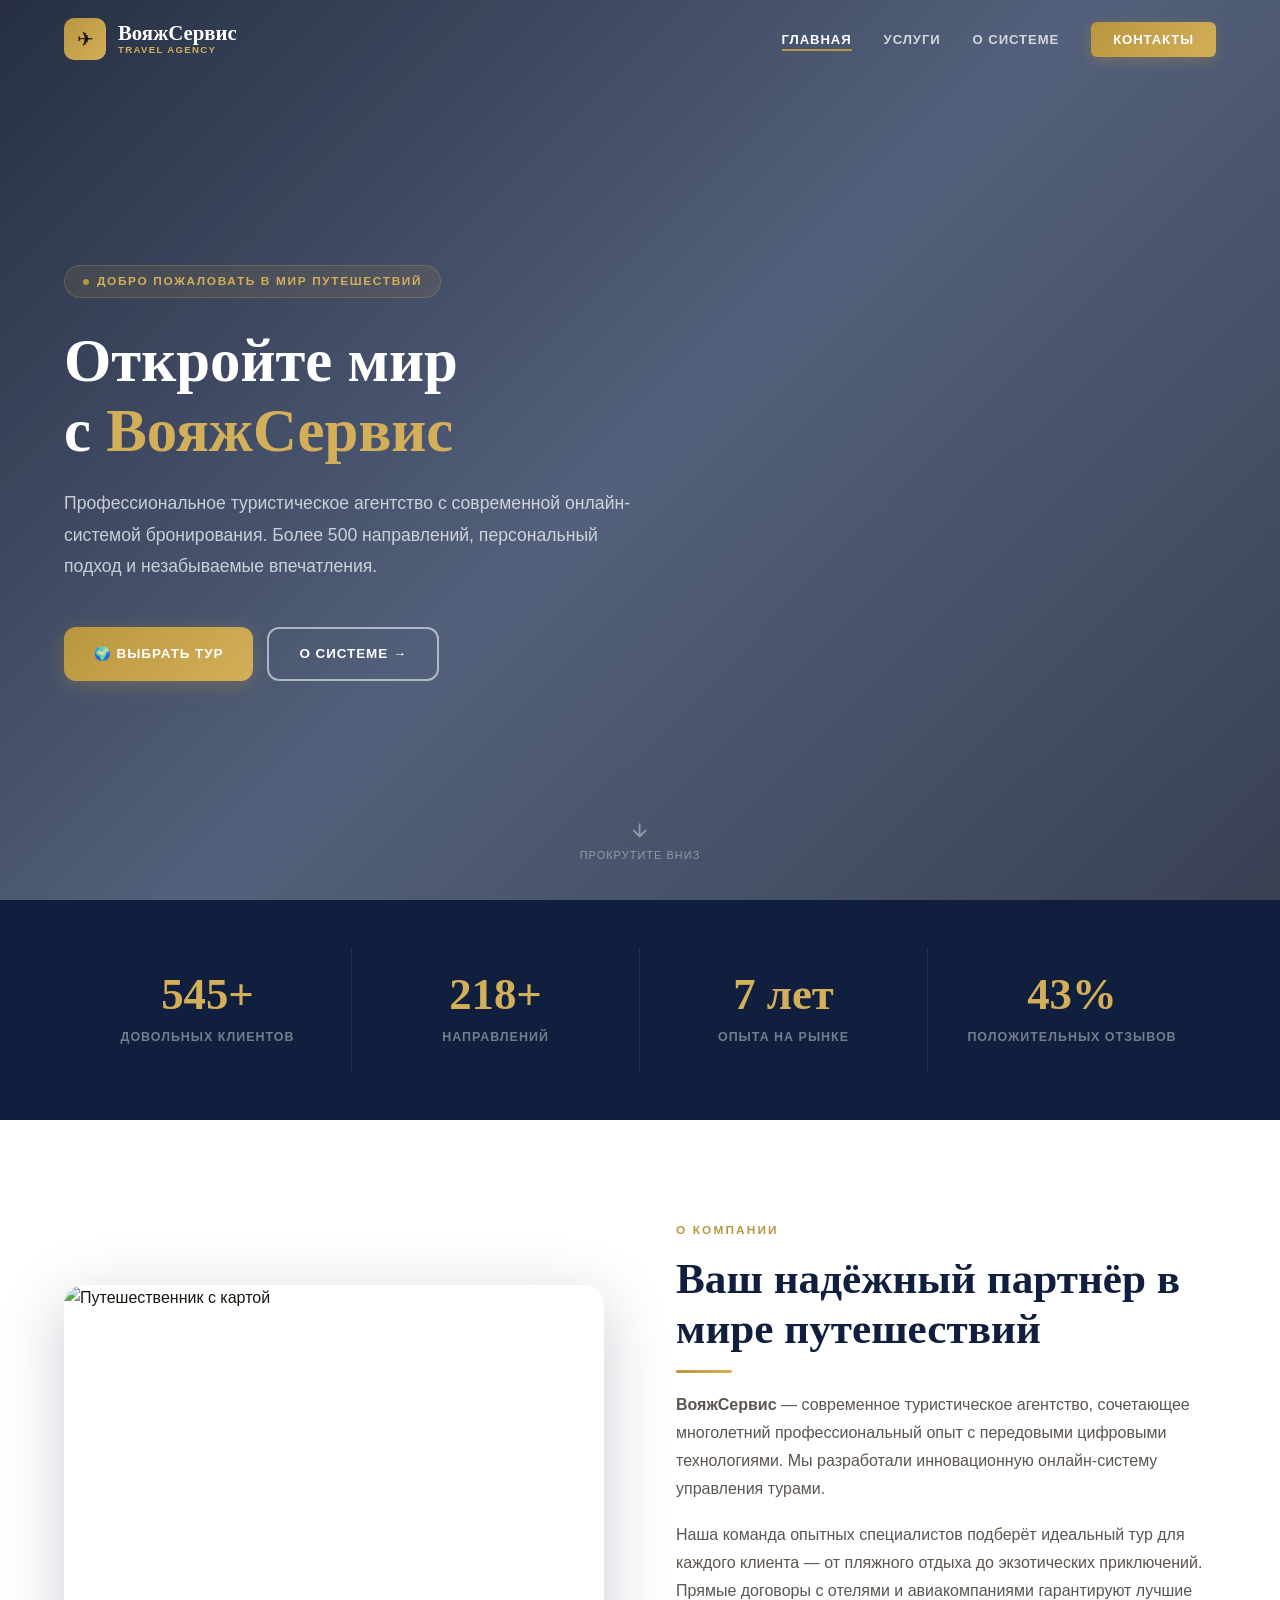
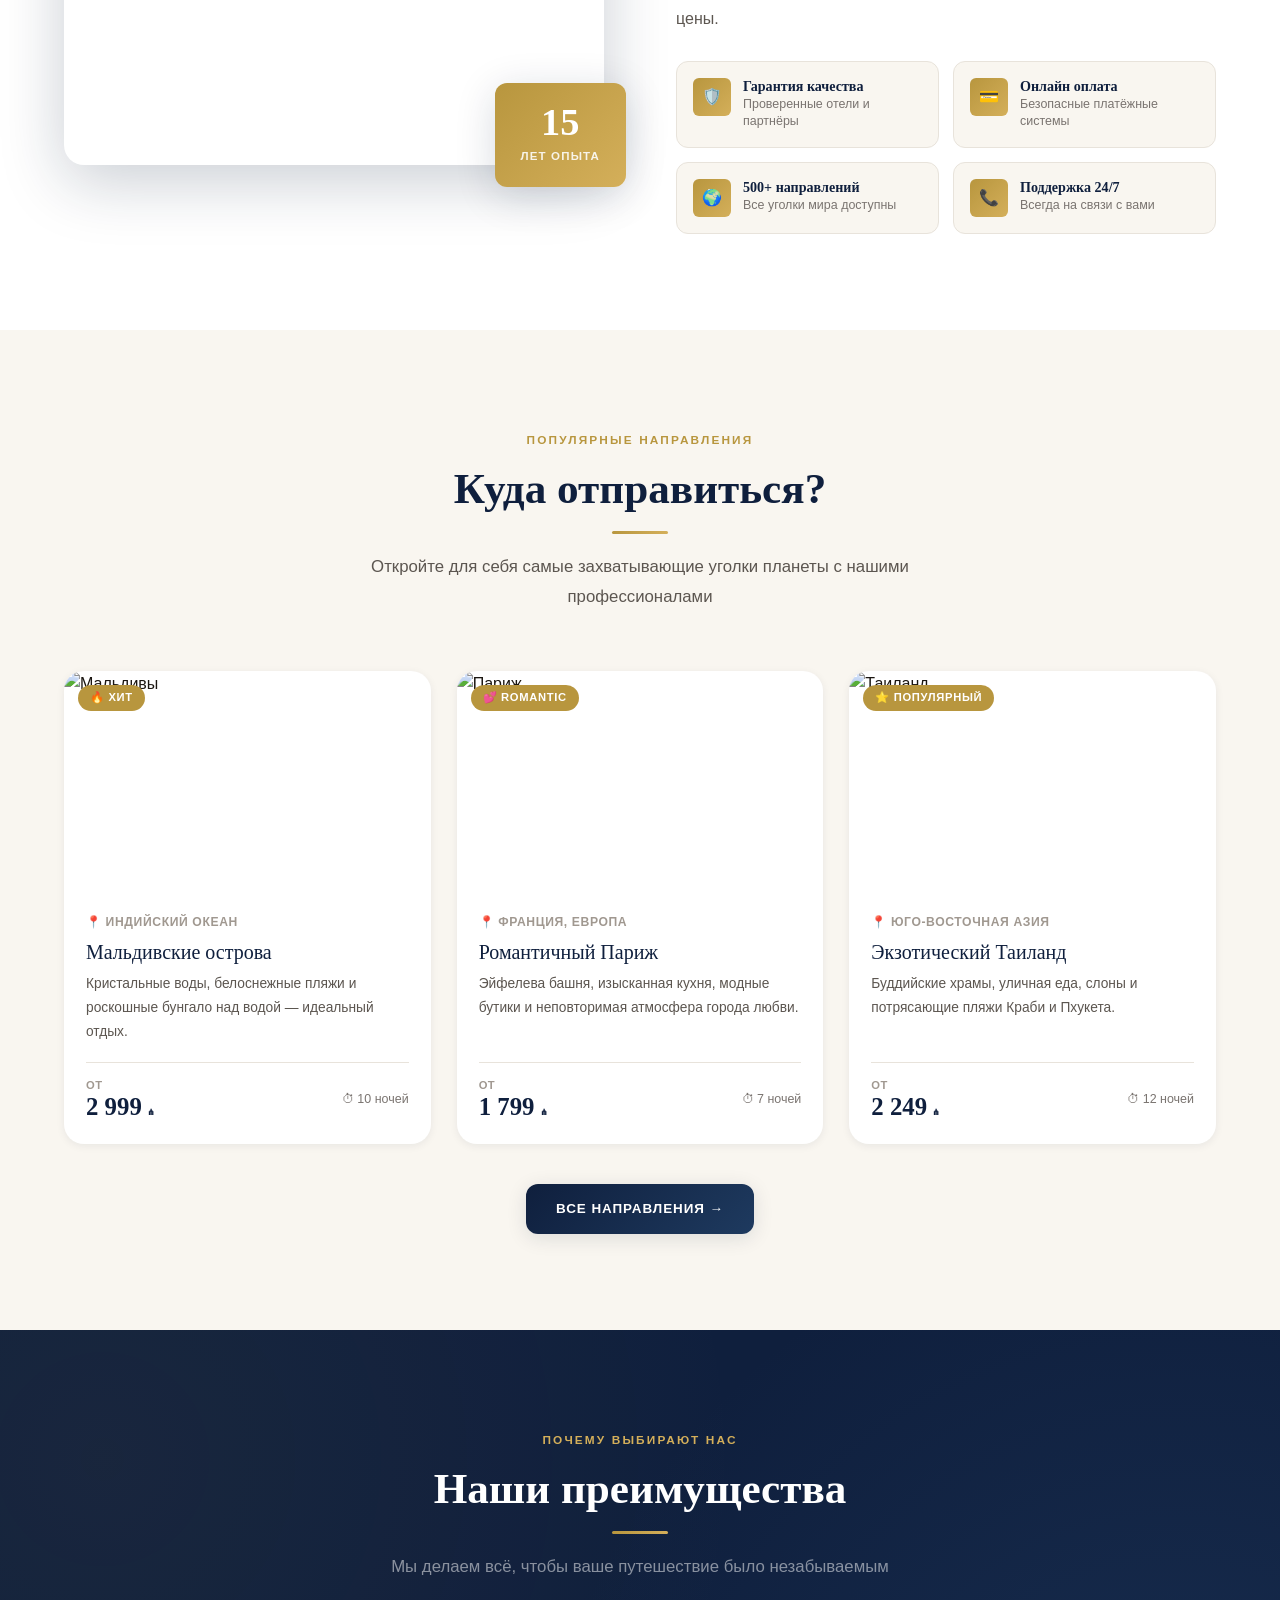
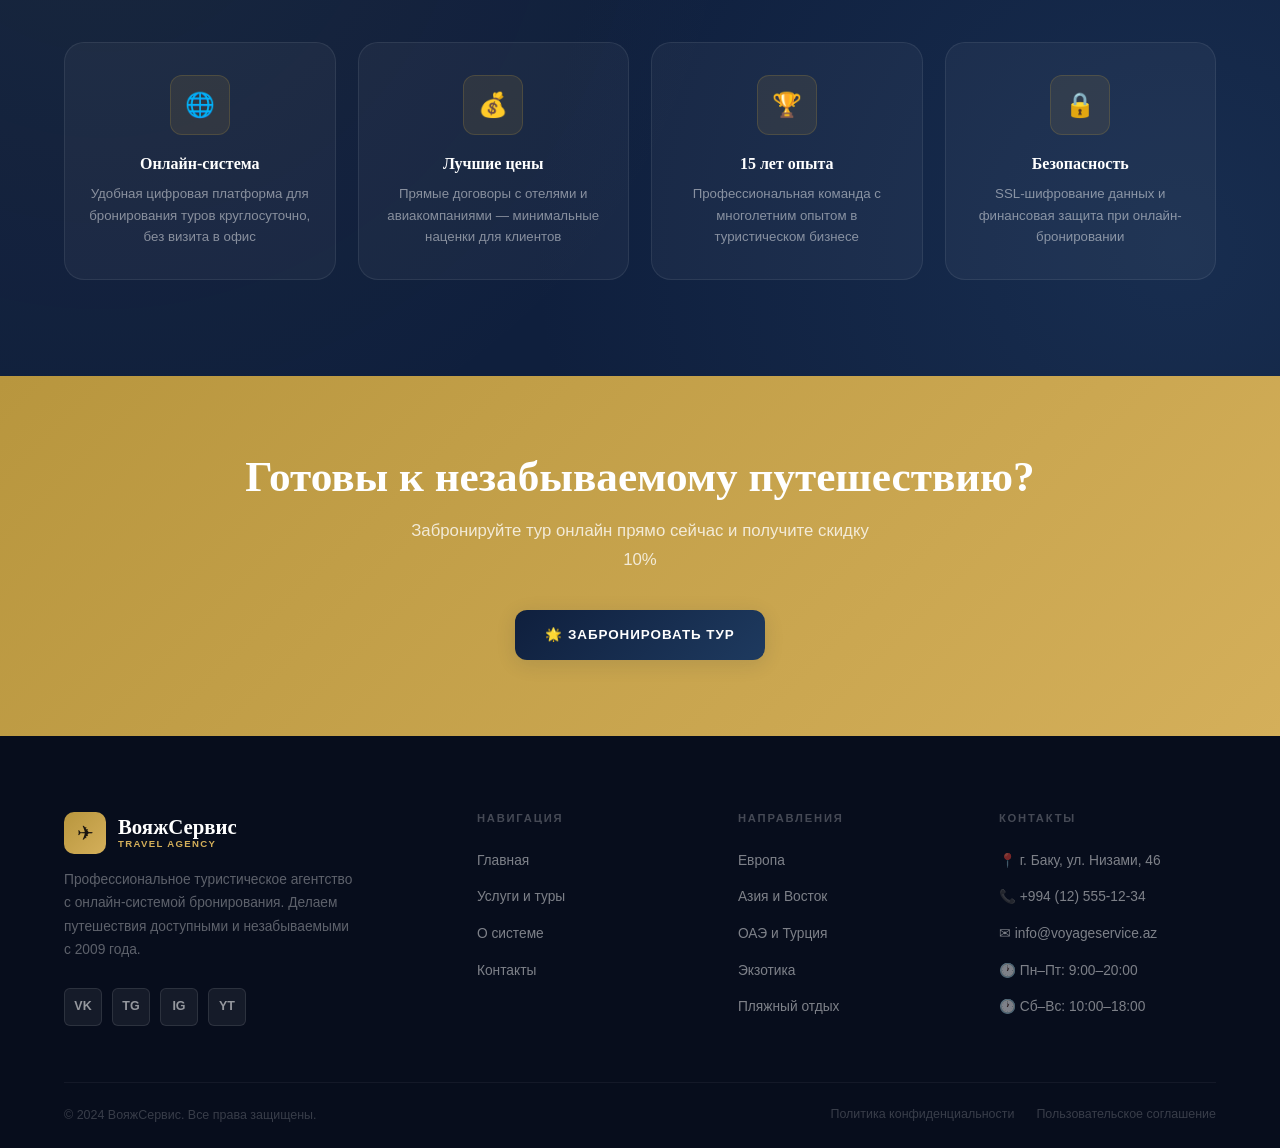
==== commit 8c2be65c: "Add files via upload" ====
--- a/index.html
+++ b/index.html
@@ -7,7 +7,1667 @@
   <meta name="description" content="Профессиональное туристическое агентство с онлайн-системой бронирования туров">
   <!-- Favicon SVG -->
   <link rel="icon" href="data:image/svg+xml,<svg xmlns='http://www.w3.org/2000/svg' viewBox='0 0 100 100'><text y='.9em' font-size='85'>✈</text></svg>">
-  <link rel="stylesheet" href="style.css">
+  <style>
+/* ============================================================
+   ВояжСервис — Туристический портал
+   style.css — Главный файл стилей
+   ============================================================ */
+
+/* === Импорт шрифтов Google Fonts === */
+@import url('https://fonts.googleapis.com/css2?family=Cormorant+Garamond:ital,wght@0,300;0,400;0,500;0,600;0,700;1,400;1,600&family=Jost:wght@300;400;500;600;700&display=swap');
+
+/* === CSS переменные (дизайн-токены) === */
+:root {
+  /* Основная цветовая палитра */
+  --navy:        #0f1f3d;
+  --navy-mid:    #1e3a5f;
+  --navy-light:  #2e527f;
+  --gold:        #b8963e;
+  --gold-light:  #d4af5a;
+  --gold-pale:   #f0e4c4;
+  --cream:       #f9f6f0;
+  --cream-dark:  #f0ece3;
+  --white:       #ffffff;
+  --gray-100:    #f5f1ec;
+  --gray-200:    #e8e3db;
+  --gray-300:    #d0c9bf;
+  --gray-400:    #a09890;
+  --gray-500:    #7a7470;
+  --gray-600:    #5c5650;
+  --gray-800:    #3a3530;
+  --text:        #1a1510;
+
+  /* Тени */
+  --shadow-sm:   0 2px 8px rgba(15, 31, 61, 0.07);
+  --shadow-md:   0 4px 20px rgba(15, 31, 61, 0.12);
+  --shadow-lg:   0 8px 40px rgba(15, 31, 61, 0.16);
+  --shadow-xl:   0 16px 64px rgba(15, 31, 61, 0.22);
+
+  /* Скругления */
+  --radius-sm:   6px;
+  --radius:      12px;
+  --radius-lg:   20px;
+  --radius-xl:   32px;
+
+  /* Переходы */
+  --ease:        0.3s ease;
+  --ease-slow:   0.5s ease;
+
+  /* Навбар */
+  --navbar-h:    78px;
+
+  /* Контейнер */
+  --container:   1200px;
+}
+
+/* ===========================
+   СБРОС И БАЗОВЫЕ СТИЛИ
+   =========================== */
+*, *::before, *::after {
+  box-sizing: border-box;
+  margin: 0;
+  padding: 0;
+}
+
+html {
+  scroll-behavior: smooth;
+  font-size: 16px;
+}
+
+body {
+  font-family: 'Jost', sans-serif;
+  color: var(--text);
+  background: var(--cream);
+  line-height: 1.6;
+  overflow-x: hidden;
+}
+
+img {
+  max-width: 100%;
+  height: auto;
+  display: block;
+}
+
+a { text-decoration: none; color: inherit; }
+ul { list-style: none; }
+button { font-family: inherit; }
+
+/* ===========================
+   ТИПОГРАФИКА
+   =========================== */
+h1, h2, h3, h4, h5 {
+  font-family: 'Cormorant Garamond', serif;
+  line-height: 1.15;
+  color: var(--navy);
+}
+
+h1 { font-size: clamp(2.2rem, 5vw, 3.8rem); font-weight: 600; }
+h2 { font-size: clamp(1.7rem, 3.5vw, 2.7rem); font-weight: 600; }
+h3 { font-size: clamp(1.2rem, 2vw, 1.75rem); font-weight: 500; }
+h4 { font-size: 1.1rem; font-weight: 600; color: var(--navy); }
+
+p {
+  font-size: 1rem;
+  color: var(--gray-600);
+  line-height: 1.75;
+}
+
+/* ===========================
+   КОНТЕЙНЕР
+   =========================== */
+.container {
+  width: 100%;
+  max-width: var(--container);
+  margin: 0 auto;
+  padding: 0 24px;
+}
+
+/* ===========================
+   СЕКЦИИ
+   =========================== */
+.section       { padding: 96px 0; }
+.section-sm    { padding: 60px 0; }
+
+.section-header {
+  text-align: center;
+  margin-bottom: 60px;
+}
+
+.section-header h2  { margin-bottom: 12px; }
+.section-header p   { max-width: 540px; margin: 0 auto; font-size: 1.05rem; }
+
+/* Тег-метка секции */
+.section-tag {
+  display: inline-block;
+  font-size: 0.74rem;
+  font-weight: 700;
+  letter-spacing: 0.18em;
+  text-transform: uppercase;
+  color: var(--gold);
+  margin-bottom: 14px;
+}
+
+/* Горизонтальный разделитель */
+.divider {
+  width: 56px;
+  height: 3px;
+  background: linear-gradient(90deg, var(--gold), var(--gold-light));
+  margin: 18px auto;
+  border-radius: 2px;
+}
+
+/* ===========================
+   КНОПКИ
+   =========================== */
+.btn {
+  display: inline-flex;
+  align-items: center;
+  gap: 8px;
+  padding: 14px 30px;
+  font-family: 'Jost', sans-serif;
+  font-size: 0.84rem;
+  font-weight: 700;
+  letter-spacing: 0.07em;
+  text-transform: uppercase;
+  border-radius: var(--radius);
+  border: none;
+  cursor: pointer;
+  transition: all var(--ease);
+}
+
+.btn-primary {
+  background: linear-gradient(135deg, var(--navy), var(--navy-mid));
+  color: var(--white);
+  box-shadow: var(--shadow-md);
+}
+.btn-primary:hover {
+  transform: translateY(-2px);
+  box-shadow: var(--shadow-lg);
+  background: linear-gradient(135deg, var(--navy-mid), var(--navy-light));
+}
+
+.btn-gold {
+  background: linear-gradient(135deg, var(--gold), var(--gold-light));
+  color: var(--white);
+  box-shadow: 0 4px 20px rgba(184,150,62,0.32);
+}
+.btn-gold:hover {
+  transform: translateY(-2px);
+  box-shadow: 0 8px 32px rgba(184,150,62,0.45);
+}
+
+.btn-outline-white {
+  background: transparent;
+  color: var(--white);
+  border: 2px solid rgba(255,255,255,0.55);
+}
+.btn-outline-white:hover {
+  background: var(--white);
+  color: var(--navy);
+  border-color: var(--white);
+}
+
+.btn-outline {
+  background: transparent;
+  color: var(--navy);
+  border: 2px solid var(--navy);
+}
+.btn-outline:hover {
+  background: var(--navy);
+  color: var(--white);
+  transform: translateY(-2px);
+}
+
+/* ===========================
+   НАВБАР
+   =========================== */
+.navbar {
+  position: fixed;
+  top: 0; left: 0; right: 0;
+  z-index: 1000;
+  height: var(--navbar-h);
+  display: flex;
+  align-items: center;
+  transition: all var(--ease);
+}
+
+.navbar.transparent { background: transparent; }
+
+.navbar.scrolled {
+  background: rgba(10, 20, 42, 0.96);
+  backdrop-filter: blur(14px);
+  box-shadow: 0 2px 24px rgba(0,0,0,0.22);
+}
+
+.navbar.solid {
+  background: var(--navy);
+  box-shadow: var(--shadow-md);
+}
+
+.navbar .container {
+  display: flex;
+  align-items: center;
+  justify-content: space-between;
+  height: 100%;
+}
+
+/* Логотип */
+.nav-logo {
+  display: flex;
+  align-items: center;
+  gap: 12px;
+  flex-shrink: 0;
+}
+
+.nav-logo-icon {
+  width: 42px; height: 42px;
+  background: linear-gradient(135deg, var(--gold), var(--gold-light));
+  border-radius: 10px;
+  display: flex;
+  align-items: center;
+  justify-content: center;
+  font-size: 1.25rem;
+}
+
+.nav-logo-text {
+  display: flex;
+  flex-direction: column;
+  line-height: 1.1;
+}
+
+.nav-logo-name {
+  font-family: 'Cormorant Garamond', serif;
+  font-size: 1.3rem;
+  font-weight: 700;
+  color: var(--white);
+}
+
+.nav-logo-sub {
+  font-size: 0.6rem;
+  font-weight: 600;
+  letter-spacing: 0.14em;
+  text-transform: uppercase;
+  color: var(--gold-light);
+}
+
+/* Навигационные ссылки */
+.nav-links {
+  display: flex;
+  align-items: center;
+  gap: 32px;
+}
+
+.nav-link {
+  font-size: 0.82rem;
+  font-weight: 600;
+  letter-spacing: 0.07em;
+  text-transform: uppercase;
+  color: rgba(255,255,255,0.75);
+  position: relative;
+  transition: color var(--ease);
+}
+
+.nav-link::after {
+  content: '';
+  position: absolute;
+  bottom: -4px; left: 0;
+  width: 0; height: 2px;
+  background: var(--gold);
+  transition: width var(--ease);
+}
+
+.nav-link:hover,
+.nav-link.active           { color: var(--white); }
+.nav-link:hover::after,
+.nav-link.active::after    { width: 100%; }
+
+/* CTA кнопка в навбаре */
+.nav-cta {
+  padding: 10px 22px;
+  background: linear-gradient(135deg, var(--gold), var(--gold-light));
+  color: var(--white) !important;
+  border-radius: var(--radius-sm);
+  box-shadow: 0 4px 14px rgba(184,150,62,0.32);
+  transition: all var(--ease) !important;
+}
+
+.nav-cta::after    { display: none !important; }
+.nav-cta:hover     { transform: translateY(-1px); box-shadow: 0 6px 22px rgba(184,150,62,0.45); }
+
+/* Бургер-меню */
+.nav-toggle {
+  display: none;
+  flex-direction: column;
+  gap: 5px;
+  cursor: pointer;
+  background: none;
+  border: none;
+  padding: 4px;
+}
+.nav-toggle span {
+  display: block;
+  width: 24px; height: 2px;
+  background: var(--white);
+  border-radius: 2px;
+  transition: all var(--ease);
+}
+.nav-toggle.open span:nth-child(1) { transform: translateY(7px) rotate(45deg); }
+.nav-toggle.open span:nth-child(2) { opacity: 0; transform: scaleX(0); }
+.nav-toggle.open span:nth-child(3) { transform: translateY(-7px) rotate(-45deg); }
+
+/* ===========================
+   HERO — ГЛАВНАЯ СТРАНИЦА
+   =========================== */
+.hero {
+  position: relative;
+  min-height: 100vh;
+  display: flex;
+  align-items: center;
+  overflow: hidden;
+}
+
+.hero-bg {
+  position: absolute;
+  inset: 0;
+  background:
+    linear-gradient(135deg, rgba(9,19,43,0.88) 0%, rgba(18,38,78,0.72) 50%, rgba(9,19,43,0.80) 100%),
+    url('https://images.unsplash.com/photo-1506905925346-21bda4d32df4?q=80&w=1920') center/cover no-repeat;
+  z-index: 0;
+  will-change: transform;
+}
+
+.hero-content {
+  position: relative;
+  z-index: 2;
+  padding: calc(var(--navbar-h) + 48px) 0 80px;
+  max-width: 760px;
+}
+
+.hero-tag {
+  display: inline-flex;
+  align-items: center;
+  gap: 8px;
+  background: rgba(184,150,62,0.12);
+  border: 1px solid rgba(184,150,62,0.3);
+  border-radius: 100px;
+  padding: 6px 18px;
+  font-size: 0.74rem;
+  font-weight: 700;
+  letter-spacing: 0.14em;
+  text-transform: uppercase;
+  color: var(--gold-light);
+  margin-bottom: 28px;
+}
+.hero-tag::before {
+  content: '';
+  width: 6px; height: 6px;
+  background: var(--gold);
+  border-radius: 50%;
+}
+
+.hero h1 { color: var(--white); margin-bottom: 22px; }
+.hero h1 em { font-style: normal; color: var(--gold-light); }
+
+.hero-desc {
+  font-size: 1.1rem;
+  color: rgba(255,255,255,0.72);
+  max-width: 580px;
+  margin-bottom: 44px;
+  line-height: 1.8;
+}
+
+.hero-actions { display: flex; gap: 14px; flex-wrap: wrap; }
+
+/* Индикатор прокрутки */
+.hero-scroll {
+  position: absolute;
+  bottom: 36px; left: 50%;
+  transform: translateX(-50%);
+  z-index: 2;
+  display: flex;
+  flex-direction: column;
+  align-items: center;
+  gap: 6px;
+  color: rgba(255,255,255,0.4);
+  font-size: 0.68rem;
+  letter-spacing: 0.1em;
+  text-transform: uppercase;
+  animation: hero-bounce 2s ease-in-out infinite;
+}
+.hero-scroll svg { width: 22px; height: 22px; }
+
+@keyframes hero-bounce {
+  0%, 100% { transform: translateX(-50%) translateY(0); }
+  50%       { transform: translateX(-50%) translateY(8px); }
+}
+
+/* Hero внутренних страниц */
+.page-hero {
+  position: relative;
+  padding: calc(var(--navbar-h) + 72px) 0 72px;
+  overflow: hidden;
+}
+
+.page-hero-bg {
+  position: absolute;
+  inset: 0;
+  background: linear-gradient(135deg, var(--navy) 0%, var(--navy-mid) 60%, #0a1830 100%);
+  z-index: 0;
+}
+
+.page-hero-bg::before {
+  content: '';
+  position: absolute;
+  inset: 0;
+  background-image:
+    radial-gradient(circle at 15% 50%, rgba(184,150,62,0.07) 0%, transparent 55%),
+    radial-gradient(circle at 85% 20%, rgba(46,82,127,0.35) 0%, transparent 55%);
+}
+
+.page-hero-content {
+  position: relative;
+  z-index: 2;
+  text-align: center;
+}
+
+.page-hero h1   { color: var(--white); margin-bottom: 14px; }
+.page-hero p    { color: rgba(255,255,255,0.60); font-size: 1.1rem; max-width: 500px; margin: 0 auto; }
+
+/* Хлебные крошки */
+.breadcrumb {
+  display: flex;
+  align-items: center;
+  justify-content: center;
+  gap: 8px;
+  font-size: 0.82rem;
+  color: rgba(255,255,255,0.4);
+  margin-bottom: 18px;
+  letter-spacing: 0.03em;
+}
+.breadcrumb a     { color: var(--gold-light); transition: color var(--ease); }
+.breadcrumb a:hover { color: var(--white); }
+.breadcrumb span  { color: rgba(255,255,255,0.25); }
+
+/* ===========================
+   СТАТИСТИКА — ПАНЕЛЬ
+   =========================== */
+.stats-bar { background: var(--navy); padding: 48px 0; }
+
+.stats-grid {
+  display: grid;
+  grid-template-columns: repeat(4, 1fr);
+  gap: 0;
+}
+
+.stat-item {
+  text-align: center;
+  padding: 24px 20px;
+  border-right: 1px solid rgba(255,255,255,0.08);
+}
+.stat-item:last-child { border-right: none; }
+
+.stat-number {
+  display: block;
+  font-family: 'Cormorant Garamond', serif;
+  font-size: 2.8rem;
+  font-weight: 700;
+  color: var(--gold-light);
+  line-height: 1;
+  margin-bottom: 6px;
+}
+
+.stat-label {
+  font-size: 0.78rem;
+  font-weight: 600;
+  letter-spacing: 0.08em;
+  text-transform: uppercase;
+  color: rgba(255,255,255,0.42);
+}
+
+/* ===========================
+   СЕКЦИЯ «О КОМПАНИИ»
+   =========================== */
+.about-section { background: var(--white); }
+
+.about-grid {
+  display: grid;
+  grid-template-columns: 1fr 1fr;
+  gap: 72px;
+  align-items: center;
+}
+
+.about-image-wrap { position: relative; }
+
+.about-image-main {
+  width: 100%; height: 480px;
+  object-fit: cover;
+  border-radius: var(--radius-lg);
+  box-shadow: var(--shadow-xl);
+}
+
+.about-image-badge {
+  position: absolute;
+  bottom: -22px; right: -22px;
+  background: linear-gradient(135deg, var(--gold), var(--gold-light));
+  color: var(--white);
+  padding: 20px 26px;
+  border-radius: var(--radius);
+  box-shadow: var(--shadow-lg);
+  text-align: center;
+}
+.about-image-badge .badge-num {
+  font-family: 'Cormorant Garamond', serif;
+  font-size: 2.4rem;
+  font-weight: 700;
+  line-height: 1;
+  display: block;
+}
+.about-image-badge .badge-text {
+  font-size: 0.72rem;
+  font-weight: 700;
+  letter-spacing: 0.1em;
+  text-transform: uppercase;
+  opacity: 0.88;
+}
+
+.about-content .section-tag { text-align: left; }
+.about-content h2             { margin-bottom: 16px; }
+.about-content p              { margin-bottom: 18px; }
+.about-content .divider       { margin: 0 0 18px; }
+
+.about-features {
+  display: grid;
+  grid-template-columns: 1fr 1fr;
+  gap: 14px;
+  margin-top: 28px;
+}
+
+.about-feature {
+  display: flex;
+  align-items: flex-start;
+  gap: 12px;
+  padding: 16px;
+  background: var(--cream);
+  border-radius: var(--radius);
+  border: 1px solid var(--gray-200);
+  transition: border-color var(--ease), box-shadow var(--ease);
+}
+.about-feature:hover {
+  border-color: var(--gold-pale);
+  box-shadow: var(--shadow-sm);
+}
+
+.about-feature-icon {
+  width: 38px; height: 38px;
+  background: linear-gradient(135deg, var(--gold), var(--gold-light));
+  border-radius: var(--radius-sm);
+  display: flex;
+  align-items: center;
+  justify-content: center;
+  font-size: 1rem;
+  flex-shrink: 0;
+}
+
+.about-feature-text h4 { font-size: 0.88rem; margin-bottom: 2px; }
+.about-feature-text p  { font-size: 0.78rem; color: var(--gray-500); margin: 0; line-height: 1.4; }
+
+/* ===========================
+   КАРТОЧКИ ТУРОВ (главная)
+   =========================== */
+.destinations-section { background: var(--cream); }
+
+.tours-grid {
+  display: grid;
+  grid-template-columns: repeat(3, 1fr);
+  gap: 26px;
+}
+
+.tour-card {
+  background: var(--white);
+  border-radius: var(--radius-lg);
+  overflow: hidden;
+  box-shadow: var(--shadow-sm);
+  transition: all var(--ease);
+  display: flex;
+  flex-direction: column;
+}
+.tour-card:hover {
+  transform: translateY(-8px);
+  box-shadow: var(--shadow-xl);
+}
+
+.tour-card-image {
+  position: relative;
+  height: 220px;
+  overflow: hidden;
+}
+.tour-card-image img {
+  width: 100%; height: 100%;
+  object-fit: cover;
+  transition: transform 0.55s ease;
+}
+.tour-card:hover .tour-card-image img { transform: scale(1.08); }
+
+.tour-badge {
+  position: absolute;
+  top: 14px; left: 14px;
+  background: var(--gold);
+  color: var(--white);
+  padding: 4px 12px;
+  border-radius: 100px;
+  font-size: 0.7rem;
+  font-weight: 700;
+  letter-spacing: 0.06em;
+  text-transform: uppercase;
+}
+
+.tour-card-body {
+  padding: 22px;
+  display: flex;
+  flex-direction: column;
+  flex: 1;
+}
+
+.tour-location {
+  font-size: 0.76rem;
+  font-weight: 600;
+  color: var(--gray-400);
+  letter-spacing: 0.05em;
+  text-transform: uppercase;
+  margin-bottom: 8px;
+}
+
+.tour-card-body h3 { font-size: 1.25rem; margin-bottom: 8px; }
+.tour-card-body p  { font-size: 0.86rem; flex: 1; margin-bottom: 18px; }
+
+.tour-card-footer {
+  display: flex;
+  align-items: center;
+  justify-content: space-between;
+  padding-top: 14px;
+  border-top: 1px solid var(--gray-200);
+}
+
+.tour-price .from   { font-size: 0.7rem; color: var(--gray-400); font-weight: 600; text-transform: uppercase; letter-spacing: 0.04em; display: block; }
+.tour-price .amount { font-family: 'Cormorant Garamond', serif; font-size: 1.55rem; font-weight: 700; color: var(--navy); line-height: 1; }
+.tour-price .currency { font-size: 0.82rem; }
+.tour-duration { font-size: 0.78rem; color: var(--gray-500); }
+
+/* ===========================
+   СЕКЦИЯ «ПРЕИМУЩЕСТВА»
+   =========================== */
+.advantages-section {
+  background: var(--navy);
+  position: relative;
+  overflow: hidden;
+}
+
+.advantages-section::before {
+  content: '';
+  position: absolute;
+  inset: 0;
+  background-image:
+    radial-gradient(circle at 8% 20%, rgba(184,150,62,0.06) 0%, transparent 50%),
+    radial-gradient(circle at 92% 80%, rgba(46,82,127,0.28) 0%, transparent 50%);
+}
+
+.advantages-section .section-tag { color: var(--gold-light); }
+.advantages-section h2            { color: var(--white); }
+.advantages-section .section-header p { color: rgba(255,255,255,0.5); }
+.advantages-section .divider { background: linear-gradient(90deg, var(--gold), var(--gold-light)); }
+
+.advantages-grid {
+  display: grid;
+  grid-template-columns: repeat(4, 1fr);
+  gap: 22px;
+  position: relative;
+  z-index: 1;
+}
+
+.advantage-card {
+  padding: 32px 24px;
+  background: rgba(255,255,255,0.04);
+  border: 1px solid rgba(255,255,255,0.08);
+  border-radius: var(--radius-lg);
+  text-align: center;
+  transition: all var(--ease);
+}
+.advantage-card:hover {
+  background: rgba(255,255,255,0.07);
+  border-color: rgba(184,150,62,0.28);
+  transform: translateY(-5px);
+}
+
+.advantage-icon {
+  width: 60px; height: 60px;
+  background: rgba(184,150,62,0.12);
+  border: 1px solid rgba(184,150,62,0.22);
+  border-radius: var(--radius);
+  display: flex;
+  align-items: center;
+  justify-content: center;
+  font-size: 1.5rem;
+  margin: 0 auto 20px;
+  transition: all var(--ease);
+}
+.advantage-card:hover .advantage-icon {
+  background: linear-gradient(135deg, var(--gold), var(--gold-light));
+  border-color: transparent;
+}
+
+.advantage-card h4 { color: var(--white); font-size: 1rem; margin-bottom: 10px; }
+.advantage-card p  { color: rgba(255,255,255,0.48); font-size: 0.83rem; line-height: 1.6; margin: 0; }
+
+/* ===========================
+   CTA СЕКЦИЯ
+   =========================== */
+.cta-section {
+  background: linear-gradient(135deg, var(--gold) 0%, var(--gold-light) 100%);
+  padding: 76px 0;
+  text-align: center;
+}
+.cta-section h2 { color: var(--white); margin-bottom: 14px; }
+.cta-section p  { color: rgba(255,255,255,0.78); font-size: 1.05rem; max-width: 460px; margin: 0 auto 36px; }
+
+/* ===========================
+   СТРАНИЦА УСЛУГ
+   =========================== */
+.services-section { background: var(--cream); }
+
+/* Панель фильтрации */
+.filter-bar {
+  display: flex;
+  align-items: center;
+  justify-content: center;
+  flex-wrap: wrap;
+  gap: 10px;
+  margin-bottom: 44px;
+}
+
+.filter-btn {
+  padding: 10px 22px;
+  background: var(--white);
+  border: 1.5px solid var(--gray-200);
+  border-radius: 100px;
+  font-family: 'Jost', sans-serif;
+  font-size: 0.82rem;
+  font-weight: 600;
+  color: var(--gray-600);
+  cursor: pointer;
+  transition: all var(--ease);
+  letter-spacing: 0.03em;
+}
+.filter-btn:hover,
+.filter-btn.active {
+  background: var(--navy);
+  color: var(--white);
+  border-color: var(--navy);
+}
+
+/* Панель сортировки */
+.sort-bar {
+  display: flex;
+  align-items: center;
+  justify-content: space-between;
+  margin-bottom: 28px;
+  padding: 14px 22px;
+  background: var(--white);
+  border-radius: var(--radius);
+  box-shadow: var(--shadow-sm);
+}
+
+.sort-label { font-size: 0.84rem; color: var(--gray-600); font-weight: 500; }
+
+.sort-select {
+  padding: 8px 14px;
+  border: 1.5px solid var(--gray-200);
+  border-radius: var(--radius-sm);
+  font-family: 'Jost', sans-serif;
+  font-size: 0.84rem;
+  color: var(--text);
+  background: var(--white);
+  cursor: pointer;
+  outline: none;
+  transition: border-color var(--ease);
+}
+.sort-select:focus { border-color: var(--navy); }
+
+/* Сетка карточек услуг */
+.services-grid {
+  display: grid;
+  grid-template-columns: repeat(3, 1fr);
+  gap: 26px;
+}
+
+/* Карточка услуги/тура */
+.service-card {
+  background: var(--white);
+  border-radius: var(--radius-lg);
+  overflow: hidden;
+  box-shadow: var(--shadow-sm);
+  transition: all var(--ease);
+  display: flex;
+  flex-direction: column;
+}
+.service-card.hidden { display: none; }
+.service-card:hover  { transform: translateY(-8px); box-shadow: var(--shadow-xl); }
+
+.service-card-image {
+  height: 200px;
+  overflow: hidden;
+  position: relative;
+}
+.service-card-image img {
+  width: 100%; height: 100%;
+  object-fit: cover;
+  transition: transform 0.55s ease;
+}
+.service-card:hover .service-card-image img { transform: scale(1.08); }
+
+.service-cat-badge {
+  position: absolute;
+  top: 12px; right: 12px;
+  background: rgba(10,20,42,0.78);
+  backdrop-filter: blur(8px);
+  color: var(--white);
+  padding: 4px 12px;
+  border-radius: 100px;
+  font-size: 0.68rem;
+  font-weight: 700;
+  letter-spacing: 0.06em;
+  text-transform: uppercase;
+}
+
+.service-card-body {
+  padding: 22px;
+  flex: 1;
+  display: flex;
+  flex-direction: column;
+}
+.service-card-body h3 { font-size: 1.2rem; margin-bottom: 8px; }
+.service-card-body p  { font-size: 0.85rem; flex: 1; margin-bottom: 16px; }
+
+.service-details {
+  display: flex;
+  gap: 16px;
+  font-size: 0.78rem;
+  color: var(--gray-500);
+  margin-bottom: 16px;
+}
+.service-details span { display: flex; align-items: center; gap: 4px; }
+
+.service-card-footer {
+  display: flex;
+  align-items: center;
+  justify-content: space-between;
+  padding-top: 14px;
+  border-top: 1px solid var(--gray-200);
+  margin-top: auto;
+}
+
+.service-price {
+  font-family: 'Cormorant Garamond', serif;
+  font-size: 1.55rem;
+  font-weight: 700;
+  color: var(--navy);
+  line-height: 1;
+}
+.service-price small {
+  font-family: 'Jost', sans-serif;
+  font-size: 0.72rem;
+  color: var(--gray-400);
+  font-weight: 400;
+  display: block;
+}
+
+/* Скрытые детали тура (раскрытие) */
+.tour-extra-details {
+  max-height: 0;
+  overflow: hidden;
+  transition: max-height 0.4s ease;
+}
+
+.tour-extra-details-inner {
+  padding-top: 16px;
+  border-top: 1px dashed var(--gray-200);
+  margin-top: 16px;
+}
+
+.tour-extra-details-inner ul {
+  list-style: none;
+  display: flex;
+  flex-direction: column;
+  gap: 6px;
+}
+.tour-extra-details-inner li {
+  font-size: 0.82rem;
+  color: var(--gray-600);
+  display: flex;
+  align-items: flex-start;
+  gap: 8px;
+}
+.tour-extra-details-inner li::before {
+  content: '✓';
+  color: var(--gold);
+  font-weight: 700;
+  flex-shrink: 0;
+}
+
+/* ===========================
+   СТРАНИЦА ИНФОРМАЦИОННОЙ СИСТЕМЫ
+   =========================== */
+
+/* Сетка функций системы */
+.system-features-grid {
+  display: grid;
+  grid-template-columns: repeat(3, 1fr);
+  gap: 22px;
+}
+
+.sys-feature-card {
+  padding: 30px 26px;
+  background: var(--cream);
+  border-radius: var(--radius-lg);
+  border: 1px solid var(--gray-200);
+  transition: all var(--ease);
+}
+.sys-feature-card:hover {
+  border-color: rgba(184,150,62,0.4);
+  box-shadow: var(--shadow-md);
+  transform: translateY(-4px);
+  background: var(--white);
+}
+
+.sys-icon {
+  width: 52px; height: 52px;
+  background: linear-gradient(135deg, var(--navy), var(--navy-mid));
+  border-radius: var(--radius);
+  display: flex;
+  align-items: center;
+  justify-content: center;
+  font-size: 1.3rem;
+  margin-bottom: 18px;
+}
+
+.sys-feature-card h4 { font-size: 1rem; margin-bottom: 8px; }
+.sys-feature-card p  { font-size: 0.84rem; margin: 0; line-height: 1.65; }
+
+/* Шаги процесса */
+.process-section { background: var(--cream-dark); }
+
+.process-steps {
+  display: grid;
+  grid-template-columns: repeat(4, 1fr);
+  gap: 28px;
+  position: relative;
+}
+
+.process-steps::before {
+  content: '';
+  position: absolute;
+  top: 35px;
+  left: calc(12.5% + 24px);
+  right: calc(12.5% + 24px);
+  height: 2px;
+  background: linear-gradient(90deg, var(--gold), var(--gold-light));
+  z-index: 0;
+}
+
+.process-step { text-align: center; position: relative; z-index: 1; }
+
+.step-number {
+  width: 70px; height: 70px;
+  background: var(--white);
+  border: 3px solid var(--gold);
+  border-radius: 50%;
+  display: flex;
+  align-items: center;
+  justify-content: center;
+  font-family: 'Cormorant Garamond', serif;
+  font-size: 1.55rem;
+  font-weight: 700;
+  color: var(--navy);
+  margin: 0 auto 20px;
+  transition: all var(--ease);
+}
+.process-step:hover .step-number {
+  background: var(--gold);
+  color: var(--white);
+  transform: scale(1.08);
+}
+
+.process-step h4 { font-size: 0.95rem; margin-bottom: 6px; }
+.process-step p  { font-size: 0.81rem; color: var(--gray-500); margin: 0; }
+
+/* Табы */
+.tabs-section { background: var(--white); }
+
+.tabs-nav {
+  display: flex;
+  border-bottom: 2px solid var(--gray-200);
+  margin-bottom: 40px;
+  overflow-x: auto;
+}
+
+.tab-btn {
+  padding: 14px 26px;
+  background: none;
+  border: none;
+  border-bottom: 3px solid transparent;
+  margin-bottom: -2px;
+  font-family: 'Jost', sans-serif;
+  font-size: 0.86rem;
+  font-weight: 600;
+  color: var(--gray-500);
+  cursor: pointer;
+  transition: all var(--ease);
+  white-space: nowrap;
+  letter-spacing: 0.03em;
+}
+.tab-btn:hover    { color: var(--navy); }
+.tab-btn.active   { color: var(--navy); border-bottom-color: var(--gold); }
+
+.tab-pane { display: none; animation: tab-fade 0.35s ease; }
+.tab-pane.active { display: block; }
+
+@keyframes tab-fade {
+  from { opacity: 0; transform: translateY(8px); }
+  to   { opacity: 1; transform: translateY(0); }
+}
+
+.tab-content-grid {
+  display: grid;
+  grid-template-columns: 1fr 1fr;
+  gap: 56px;
+  align-items: center;
+}
+
+.tab-text h3           { margin-bottom: 14px; }
+.tab-text p            { margin-bottom: 14px; font-size: 0.95rem; }
+
+.tab-checklist {
+  margin-top: 18px;
+  display: flex;
+  flex-direction: column;
+  gap: 11px;
+}
+.tab-checklist li {
+  display: flex;
+  align-items: flex-start;
+  gap: 11px;
+  font-size: 0.88rem;
+  color: var(--gray-700, var(--gray-600));
+}
+.tab-checklist li::before {
+  content: '✓';
+  width: 20px; height: 20px;
+  background: linear-gradient(135deg, var(--gold), var(--gold-light));
+  color: var(--white);
+  border-radius: 50%;
+  display: flex;
+  align-items: center;
+  justify-content: center;
+  font-size: 0.66rem;
+  font-weight: 700;
+  flex-shrink: 0;
+  margin-top: 1px;
+}
+
+.tab-image {
+  border-radius: var(--radius-lg);
+  overflow: hidden;
+  box-shadow: var(--shadow-lg);
+  height: 340px;
+}
+.tab-image img { width: 100%; height: 100%; object-fit: cover; }
+
+/* Информационные блоки */
+.info-blocks {
+  display: grid;
+  grid-template-columns: repeat(3, 1fr);
+  gap: 22px;
+}
+
+.info-block {
+  padding: 30px 26px;
+  background: var(--navy);
+  border-radius: var(--radius-lg);
+  text-align: center;
+  position: relative;
+  overflow: hidden;
+  transition: transform var(--ease);
+}
+.info-block:hover { transform: translateY(-4px); }
+.info-block::before {
+  content: '';
+  position: absolute;
+  top: -40px; right: -40px;
+  width: 120px; height: 120px;
+  background: rgba(184,150,62,0.07);
+  border-radius: 50%;
+}
+
+.info-block .ib-number {
+  display: block;
+  font-family: 'Cormorant Garamond', serif;
+  font-size: 2.8rem;
+  font-weight: 700;
+  color: var(--gold-light);
+  line-height: 1;
+  margin-bottom: 6px;
+}
+.info-block h4 { color: var(--white); font-size: 0.88rem; font-weight: 500; margin-bottom: 6px; }
+.info-block p  { color: rgba(255,255,255,0.42); font-size: 0.78rem; margin: 0; }
+
+/* Прогресс-бары */
+.progress-item { margin-bottom: 22px; }
+
+.progress-label {
+  display: flex;
+  justify-content: space-between;
+  font-size: 0.83rem;
+  font-weight: 600;
+  color: var(--navy);
+  margin-bottom: 7px;
+}
+
+.progress-bar {
+  height: 7px;
+  background: var(--gray-200);
+  border-radius: 100px;
+  overflow: hidden;
+}
+
+.progress-fill {
+  height: 100%;
+  background: linear-gradient(90deg, var(--navy), var(--navy-light));
+  border-radius: 100px;
+  width: 0;
+  transition: width 1.4s ease;
+}
+.progress-fill.gold {
+  background: linear-gradient(90deg, var(--gold), var(--gold-light));
+}
+
+/* Вариант карточки-преимущества на СВЕТЛОМ фоне (страница контактов) */
+.advantage-card.on-light h4 { color: var(--navy); }
+.advantage-card.on-light p  { color: var(--gray-600); }
+
+/* Аккордеон */
+.accordion {
+  border: 1px solid var(--gray-200);
+  border-radius: var(--radius-lg);
+  overflow: hidden;
+}
+
+.accordion-item { border-bottom: 1px solid var(--gray-200); }
+.accordion-item:last-child { border-bottom: none; }
+
+.accordion-header {
+  padding: 18px 22px;
+  display: flex;
+  justify-content: space-between;
+  align-items: center;
+  cursor: pointer;
+  background: var(--white);
+  transition: background var(--ease);
+  user-select: none;
+}
+.accordion-header:hover { background: var(--cream); }
+.accordion-item.open .accordion-header { background: var(--cream); }
+
+.accordion-header h4 { font-size: 0.93rem; font-weight: 600; }
+
+.accordion-icon {
+  font-size: 1.3rem;
+  color: var(--gold);
+  transition: transform var(--ease);
+  flex-shrink: 0;
+  line-height: 1;
+}
+.accordion-item.open .accordion-icon { transform: rotate(45deg); }
+
+.accordion-body {
+  max-height: 0;
+  overflow: hidden;
+  transition: max-height 0.38s ease;
+  background: var(--white);
+}
+.accordion-body-inner { padding: 2px 22px 18px; }
+.accordion-body-inner p { font-size: 0.88rem; margin: 0; line-height: 1.72; }
+
+/* ===========================
+   СТРАНИЦА КОНТАКТОВ
+   =========================== */
+.contact-grid {
+  display: grid;
+  grid-template-columns: 1fr 1.55fr;
+  gap: 48px;
+  align-items: start;
+}
+
+/* Карточка контактов */
+.contact-info-card {
+  background: var(--navy);
+  border-radius: var(--radius-xl);
+  padding: 44px 36px;
+  position: relative;
+  overflow: hidden;
+}
+.contact-info-card::before {
+  content: '';
+  position: absolute;
+  bottom: -60px; right: -60px;
+  width: 200px; height: 200px;
+  background: rgba(184,150,62,0.07);
+  border-radius: 50%;
+}
+
+.contact-info-card h3   { color: var(--white); margin-bottom: 6px; }
+.contact-info-card > p  { color: rgba(255,255,255,0.45); font-size: 0.88rem; margin-bottom: 32px; }
+
+.contact-items { display: flex; flex-direction: column; gap: 22px; margin-bottom: 36px; }
+
+.contact-item { display: flex; align-items: flex-start; gap: 14px; }
+
+.contact-item-icon {
+  width: 42px; height: 42px;
+  background: rgba(184,150,62,0.12);
+  border: 1px solid rgba(184,150,62,0.22);
+  border-radius: var(--radius-sm);
+  display: flex;
+  align-items: center;
+  justify-content: center;
+  font-size: 1.05rem;
+  flex-shrink: 0;
+}
+
+.contact-item-text h5 {
+  font-size: 0.72rem;
+  font-weight: 700;
+  letter-spacing: 0.1em;
+  text-transform: uppercase;
+  color: var(--gold-light);
+  margin-bottom: 3px;
+}
+.contact-item-text p { font-size: 0.88rem; color: rgba(255,255,255,0.7); margin: 0; line-height: 1.5; }
+
+/* Соц. сети */
+.social-links { display: flex; gap: 10px; }
+
+.social-link {
+  width: 38px; height: 38px;
+  background: rgba(255,255,255,0.06);
+  border: 1px solid rgba(255,255,255,0.1);
+  border-radius: var(--radius-sm);
+  display: flex;
+  align-items: center;
+  justify-content: center;
+  color: rgba(255,255,255,0.55);
+  font-size: 0.78rem;
+  font-weight: 700;
+  font-family: 'Jost', sans-serif;
+  letter-spacing: 0;
+  transition: all var(--ease);
+}
+.social-link:hover {
+  background: var(--gold);
+  border-color: var(--gold);
+  color: var(--white);
+  transform: translateY(-2px);
+}
+
+/* Форма */
+.contact-form-wrap {
+  background: var(--white);
+  border-radius: var(--radius-xl);
+  padding: 44px 36px;
+  box-shadow: var(--shadow-md);
+}
+.contact-form-wrap h3    { margin-bottom: 6px; }
+.contact-form-wrap > p   { color: var(--gray-500); font-size: 0.88rem; margin-bottom: 32px; }
+
+.form-group { margin-bottom: 20px; position: relative; }
+
+.form-group label {
+  display: block;
+  font-size: 0.76rem;
+  font-weight: 700;
+  color: var(--navy);
+  letter-spacing: 0.06em;
+  text-transform: uppercase;
+  margin-bottom: 7px;
+}
+.form-group label .req { color: var(--gold); margin-left: 2px; }
+
+.form-control {
+  width: 100%;
+  padding: 13px 15px;
+  border: 1.5px solid var(--gray-200);
+  border-radius: var(--radius);
+  font-family: 'Jost', sans-serif;
+  font-size: 0.93rem;
+  color: var(--text);
+  background: var(--cream);
+  outline: none;
+  transition: all var(--ease);
+}
+.form-control:focus {
+  border-color: var(--navy);
+  background: var(--white);
+  box-shadow: 0 0 0 3px rgba(15,31,61,0.05);
+}
+.form-control.error {
+  border-color: #dc3545;
+  background: rgba(220,53,69,0.025);
+}
+.form-control.valid {
+  border-color: #28a745;
+  background: rgba(40,167,69,0.025);
+}
+
+textarea.form-control { resize: vertical; min-height: 130px; }
+
+.form-row { display: grid; grid-template-columns: 1fr 1fr; gap: 16px; }
+
+.form-error {
+  display: none;
+  font-size: 0.75rem;
+  color: #dc3545;
+  margin-top: 5px;
+  font-weight: 600;
+}
+.form-error.show { display: block; }
+
+.form-submit-btn {
+  width: 100%;
+  padding: 15px;
+  background: linear-gradient(135deg, var(--navy), var(--navy-mid));
+  color: var(--white);
+  border: none;
+  border-radius: var(--radius);
+  font-family: 'Jost', sans-serif;
+  font-size: 0.9rem;
+  font-weight: 700;
+  letter-spacing: 0.07em;
+  text-transform: uppercase;
+  cursor: pointer;
+  transition: all var(--ease);
+  box-shadow: var(--shadow-md);
+  display: flex;
+  align-items: center;
+  justify-content: center;
+  gap: 8px;
+}
+.form-submit-btn:hover:not(:disabled) {
+  transform: translateY(-2px);
+  box-shadow: var(--shadow-lg);
+}
+.form-submit-btn:disabled { opacity: 0.6; cursor: not-allowed; }
+
+/* Спиннер загрузки */
+.spinner {
+  width: 15px; height: 15px;
+  border: 2px solid rgba(255,255,255,0.3);
+  border-top-color: var(--white);
+  border-radius: 50%;
+  animation: spin 0.65s linear infinite;
+  display: inline-block;
+}
+@keyframes spin { to { transform: rotate(360deg); } }
+
+/* Сообщение об успехе */
+.success-message {
+  display: none;
+  text-align: center;
+  padding: 44px 28px;
+  background: rgba(40,167,69,0.04);
+  border: 1px solid rgba(40,167,69,0.18);
+  border-radius: var(--radius-lg);
+}
+.success-message.show { display: block; }
+.success-message .success-icon { font-size: 3rem; margin-bottom: 14px; }
+.success-message h4 { color: #1e7e34; margin-bottom: 6px; }
+.success-message p  { color: var(--gray-600); font-size: 0.9rem; }
+
+/* Блок карты */
+.map-block {
+  margin-top: 56px;
+  border-radius: var(--radius-xl);
+  overflow: hidden;
+  height: 380px;
+  position: relative;
+  background: linear-gradient(135deg, #c8d8e8 0%, #a8c0d8 100%);
+}
+
+.map-placeholder {
+  width: 100%; height: 100%;
+  display: flex;
+  align-items: center;
+  justify-content: center;
+  flex-direction: column;
+  gap: 10px;
+  color: var(--navy-mid);
+}
+.map-placeholder .map-icon { font-size: 3.5rem; }
+.map-placeholder p { font-size: 0.9rem; font-weight: 500; color: var(--navy-mid); margin: 0; }
+
+.map-address-badge {
+  position: absolute;
+  bottom: 22px; left: 22px;
+  background: var(--white);
+  border-radius: var(--radius);
+  padding: 18px 22px;
+  box-shadow: var(--shadow-lg);
+  min-width: 250px;
+}
+.map-address-badge h5 { font-size: 0.88rem; font-weight: 700; color: var(--navy); margin-bottom: 4px; }
+.map-address-badge p  { font-size: 0.8rem; color: var(--gray-600); margin: 0; }
+
+/* ===========================
+   ФУТЕР
+   =========================== */
+.footer { background: #070d1c; padding: 76px 0 0; }
+
+.footer-top {
+  display: grid;
+  grid-template-columns: 1.7fr 1fr 1fr 1fr;
+  gap: 44px;
+  padding-bottom: 56px;
+  border-bottom: 1px solid rgba(255,255,255,0.05);
+}
+
+.footer-brand p {
+  color: rgba(255,255,255,0.35);
+  font-size: 0.86rem;
+  line-height: 1.7;
+  margin: 14px 0 26px;
+  max-width: 290px;
+}
+
+.footer-col h5 {
+  font-family: 'Jost', sans-serif;
+  font-size: 0.7rem;
+  font-weight: 700;
+  letter-spacing: 0.16em;
+  text-transform: uppercase;
+  color: rgba(255,255,255,0.25);
+  margin-bottom: 22px;
+}
+
+.footer-links { display: flex; flex-direction: column; gap: 11px; }
+
+.footer-link {
+  font-size: 0.86rem;
+  color: rgba(255,255,255,0.48);
+  transition: color var(--ease);
+}
+.footer-link:hover { color: var(--gold-light); }
+
+.footer-bottom {
+  padding: 22px 0;
+  display: flex;
+  align-items: center;
+  justify-content: space-between;
+}
+
+.footer-copy { font-size: 0.78rem; color: rgba(255,255,255,0.2); }
+
+.footer-bottom-links { display: flex; gap: 22px; }
+.footer-bottom-links a {
+  font-size: 0.78rem;
+  color: rgba(255,255,255,0.2);
+  transition: color var(--ease);
+}
+.footer-bottom-links a:hover { color: var(--gold-light); }
+
+/* ===========================
+   АНИМАЦИИ ПРИ ПРОКРУТКЕ
+   =========================== */
+.fade-up {
+  opacity: 0;
+  transform: translateY(28px);
+  transition: opacity 0.6s ease, transform 0.6s ease;
+}
+.fade-up.visible { opacity: 1; transform: translateY(0); }
+
+.fade-in {
+  opacity: 0;
+  transition: opacity 0.7s ease;
+}
+.fade-in.visible { opacity: 1; }
+
+/* Задержки появления */
+.delay-1 { transition-delay: 0.1s; }
+.delay-2 { transition-delay: 0.2s; }
+.delay-3 { transition-delay: 0.3s; }
+.delay-4 { transition-delay: 0.4s; }
+.delay-5 { transition-delay: 0.5s; }
+.delay-6 { transition-delay: 0.6s; }
+
+/* ===========================
+   УТИЛИТЫ
+   =========================== */
+.text-center  { text-align: center; }
+.mt-40        { margin-top: 40px; }
+.mt-56        { margin-top: 56px; }
+.bg-white     { background: var(--white); }
+.bg-cream     { background: var(--cream); }
+
+/* ===========================
+   АДАПТИВНОСТЬ (MEDIA QUERIES)
+   =========================== */
+
+/* Планшеты и маленькие ноутбуки */
+@media (max-width: 1024px) {
+  .tours-grid,
+  .services-grid    { grid-template-columns: repeat(2, 1fr); }
+  .advantages-grid  { grid-template-columns: repeat(2, 1fr); }
+  .stats-grid       { grid-template-columns: repeat(2, 1fr); }
+  .system-features-grid { grid-template-columns: repeat(2, 1fr); }
+  .process-steps    { grid-template-columns: repeat(2, 1fr); }
+  .process-steps::before { display: none; }
+  .footer-top       { grid-template-columns: 1fr 1fr; }
+  .tab-content-grid { grid-template-columns: 1fr; }
+  .tab-image        { height: 240px; }
+  .about-grid       { grid-template-columns: 1fr; gap: 36px; }
+  .about-image-main { height: 380px; }
+  .contact-grid     { grid-template-columns: 1fr; }
+  .info-blocks      { grid-template-columns: repeat(3, 1fr); }
+}
+
+/* Мобильные устройства */
+@media (max-width: 768px) {
+  :root { --navbar-h: 66px; }
+
+  .section { padding: 64px 0; }
+
+  /* Мобильное меню */
+  .nav-links {
+    position: fixed;
+    top: var(--navbar-h);
+    left: 0; right: 0;
+    background: var(--navy);
+    flex-direction: column;
+    align-items: flex-start;
+    padding: 16px;
+    gap: 2px;
+    transform: translateY(-100%);
+    opacity: 0;
+    transition: all var(--ease);
+    pointer-events: none;
+    border-top: 1px solid rgba(255,255,255,0.06);
+    box-shadow: 0 8px 24px rgba(0,0,0,0.25);
+  }
+
+  .nav-links.open {
+    transform: translateY(0);
+    opacity: 1;
+    pointer-events: all;
+  }
+
+  .nav-link {
+    padding: 11px 14px;
+    width: 100%;
+    border-radius: var(--radius-sm);
+    font-size: 0.95rem;
+  }
+  .nav-link::after { display: none; }
+  .nav-link:hover, .nav-link.active {
+    background: rgba(255,255,255,0.06);
+    color: var(--white);
+  }
+
+  .nav-cta { margin-top: 6px; width: 100%; text-align: center; }
+
+  .nav-toggle { display: flex; }
+
+  /* Секции */
+  .tours-grid,
+  .services-grid,
+  .advantages-grid,
+  .info-blocks       { grid-template-columns: 1fr; }
+
+  .system-features-grid { grid-template-columns: 1fr; }
+  .process-steps        { grid-template-columns: 1fr; }
+
+  .stat-item { border-right: none; border-bottom: 1px solid rgba(255,255,255,0.08); }
+  .stat-item:last-child { border-bottom: none; }
+
+  .stats-grid { grid-template-columns: 1fr 1fr; }
+  .stat-item:nth-child(odd) { border-right: 1px solid rgba(255,255,255,0.08); }
+
+  .about-features   { grid-template-columns: 1fr; }
+  .hero-actions     { flex-direction: column; align-items: flex-start; }
+  .form-row         { grid-template-columns: 1fr; }
+  .sort-bar         { flex-direction: column; gap: 10px; align-items: flex-start; }
+  .footer-top       { grid-template-columns: 1fr; gap: 28px; }
+  .footer-bottom    { flex-direction: column; gap: 10px; text-align: center; }
+  .footer-bottom-links { justify-content: center; }
+
+  .contact-form-wrap,
+  .contact-info-card { padding: 28px 20px; }
+
+  .tabs-nav { gap: 0; }
+  .tab-btn  { padding: 11px 16px; font-size: 0.8rem; }
+}
+
+/* Маленькие телефоны */
+@media (max-width: 480px) {
+  .container { padding: 0 14px; }
+
+  h1 { font-size: 1.95rem; }
+  h2 { font-size: 1.55rem; }
+
+  .stats-grid { grid-template-columns: 1fr 1fr; }
+
+  .filter-bar { gap: 8px; }
+  .filter-btn { padding: 8px 16px; font-size: 0.78rem; }
+
+  .map-address-badge { min-width: 0; right: 16px; left: 16px; bottom: 16px; }
+}
+
+</style>
 </head>
 <body>
 
@@ -348,6 +2008,91 @@
     </div>
   </footer>
 
-  <script src="main.js"></script>
+  <script>
+/* ============================================================
+   ВояжСервис — main.js
+   Навбар, анимации при скролле, счётчики статистики
+   ============================================================ */
+
+document.addEventListener('DOMContentLoaded', () => {
+
+  /* ===== НАВБАР: скролл + мобильное меню ===== */
+  const navbar    = document.querySelector('.navbar');
+  const navToggle = document.getElementById('navToggle');
+  const navLinks  = document.getElementById('navLinks');
+
+  // Подсветка активной страницы
+  const page = location.pathname.split('/').pop() || 'index.html';
+  document.querySelectorAll('.nav-link').forEach(l => {
+    if (l.getAttribute('href') === page) l.classList.add('active');
+  });
+
+  // Прозрачный → тёмный при скролле
+  if (navbar) {
+    const onScroll = () => {
+      if (window.scrollY > 60) navbar.classList.add('scrolled');
+      else if (navbar.classList.contains('transparent')) navbar.classList.remove('scrolled');
+    };
+    window.addEventListener('scroll', onScroll, { passive: true });
+    onScroll();
+  }
+
+  // Открытие/закрытие мобильного меню
+  if (navToggle && navLinks) {
+    navToggle.addEventListener('click', () => {
+      navToggle.classList.toggle('open');
+      navLinks.classList.toggle('open');
+    });
+    navLinks.querySelectorAll('.nav-link').forEach(l =>
+      l.addEventListener('click', () => {
+        navToggle.classList.remove('open');
+        navLinks.classList.remove('open');
+      })
+    );
+  }
+
+  /* ===== АНИМАЦИИ ПРИ ПРОКРУТКЕ (IntersectionObserver) ===== */
+  const animated = document.querySelectorAll('.fade-up, .fade-in');
+  if (animated.length) {
+    const obs = new IntersectionObserver(entries => {
+      entries.forEach(e => { if (e.isIntersecting) { e.target.classList.add('visible'); obs.unobserve(e.target); } });
+    }, { threshold: 0.1, rootMargin: '0px 0px -40px 0px' });
+    animated.forEach(el => obs.observe(el));
+  }
+
+  /* ===== СЧЁТЧИКИ СТАТИСТИКИ ===== */
+  document.querySelectorAll('.stat-number[data-target]').forEach(el => {
+    const cObs = new IntersectionObserver(([entry]) => {
+      if (!entry.isIntersecting) return;
+      cObs.disconnect();
+      const target = +el.dataset.target, suffix = el.dataset.suffix || '';
+      let i = 0; const steps = 55;
+      const t = setInterval(() => {
+        i++;
+        el.textContent = Math.round(target / steps * i).toLocaleString('ru') + suffix;
+        if (i >= steps) { el.textContent = target.toLocaleString('ru') + suffix; clearInterval(t); }
+      }, 2000 / steps);
+    }, { threshold: 0.6 });
+    cObs.observe(el);
+  });
+
+  /* ===== ПАРАЛЛАКС HERO ===== */
+  const heroBg = document.querySelector('.hero-bg');
+  if (heroBg) {
+    window.addEventListener('scroll', () => {
+      heroBg.style.transform = `translateY(${window.pageYOffset * 0.32}px)`;
+    }, { passive: true });
+  }
+
+  /* ===== ПЛАВНЫЙ СКРОЛЛ ПО ЯКОРЯМ ===== */
+  document.querySelectorAll('a[href^="#"]').forEach(a => {
+    a.addEventListener('click', e => {
+      const t = document.querySelector(a.getAttribute('href'));
+      if (t) { e.preventDefault(); window.scrollTo({ top: t.getBoundingClientRect().top + pageYOffset - 90, behavior: 'smooth' }); }
+    });
+  });
+});
+
+</script>
 </body>
 </html>
